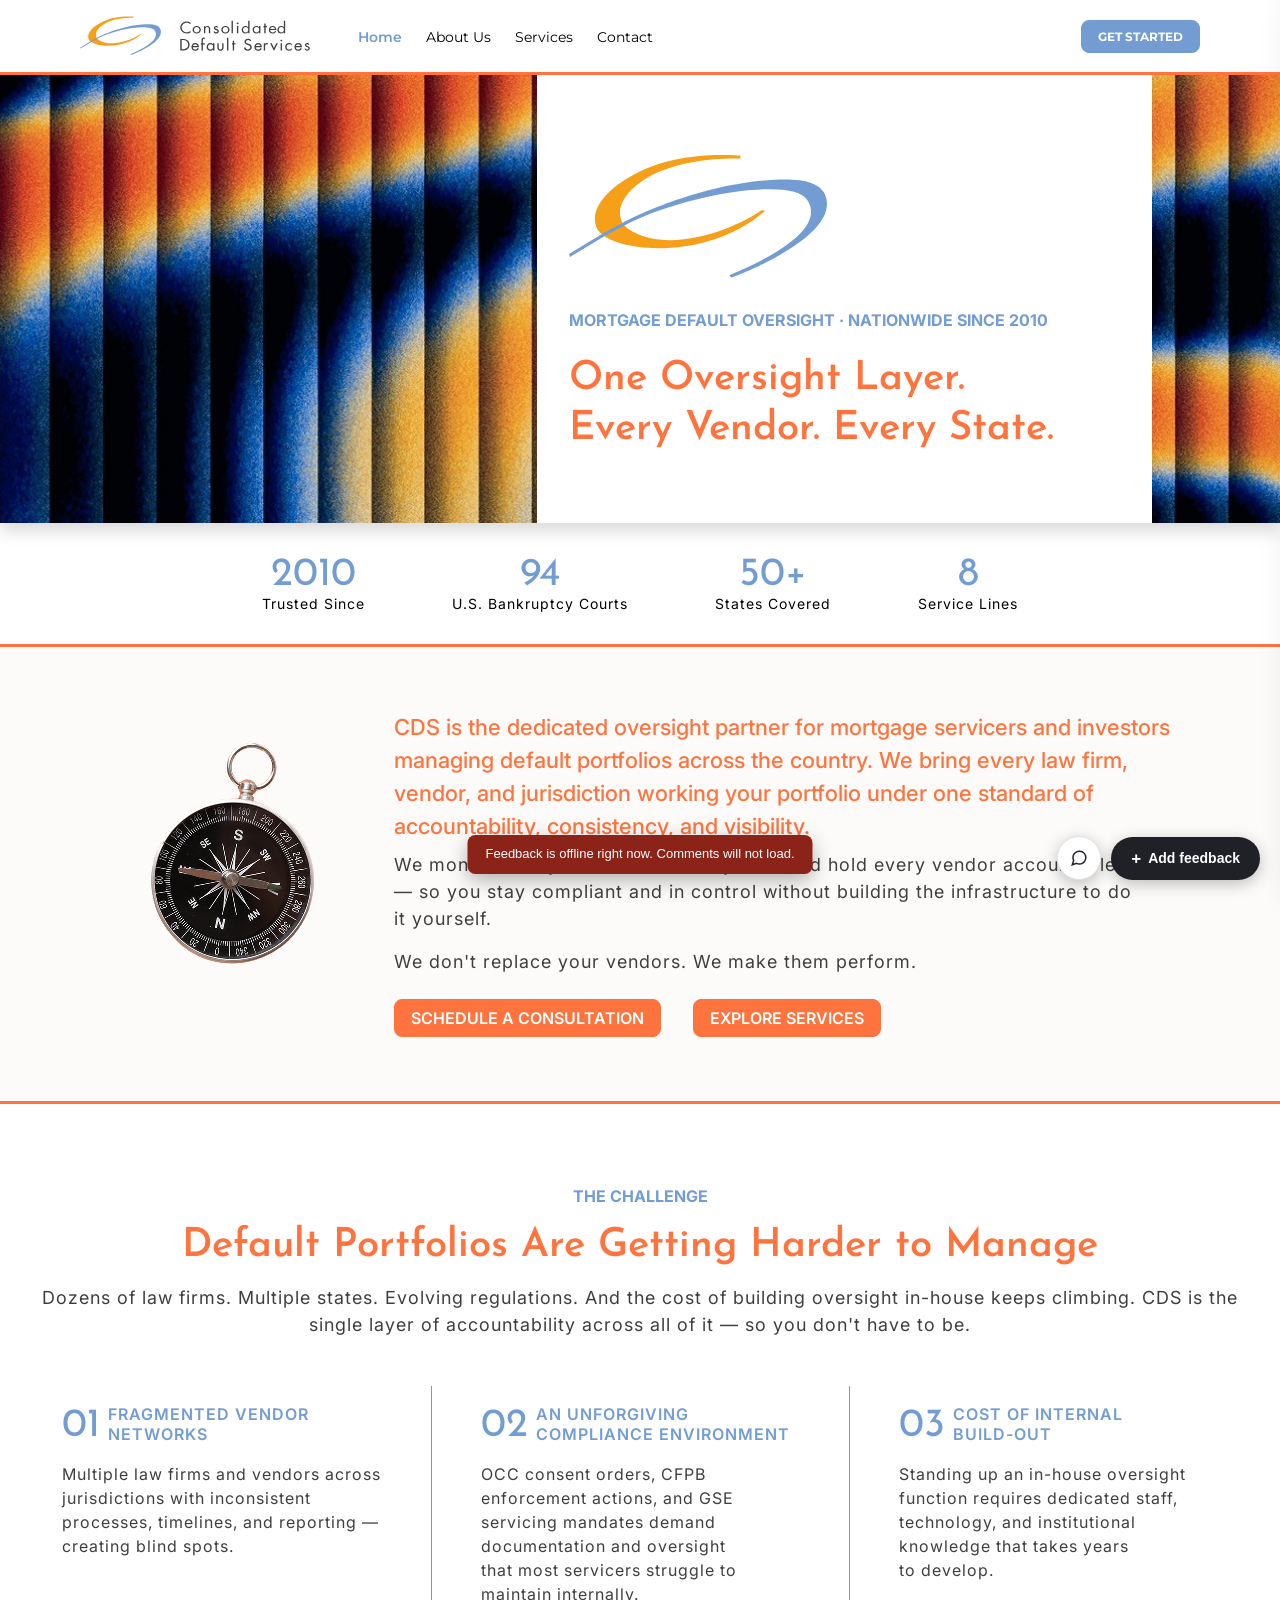
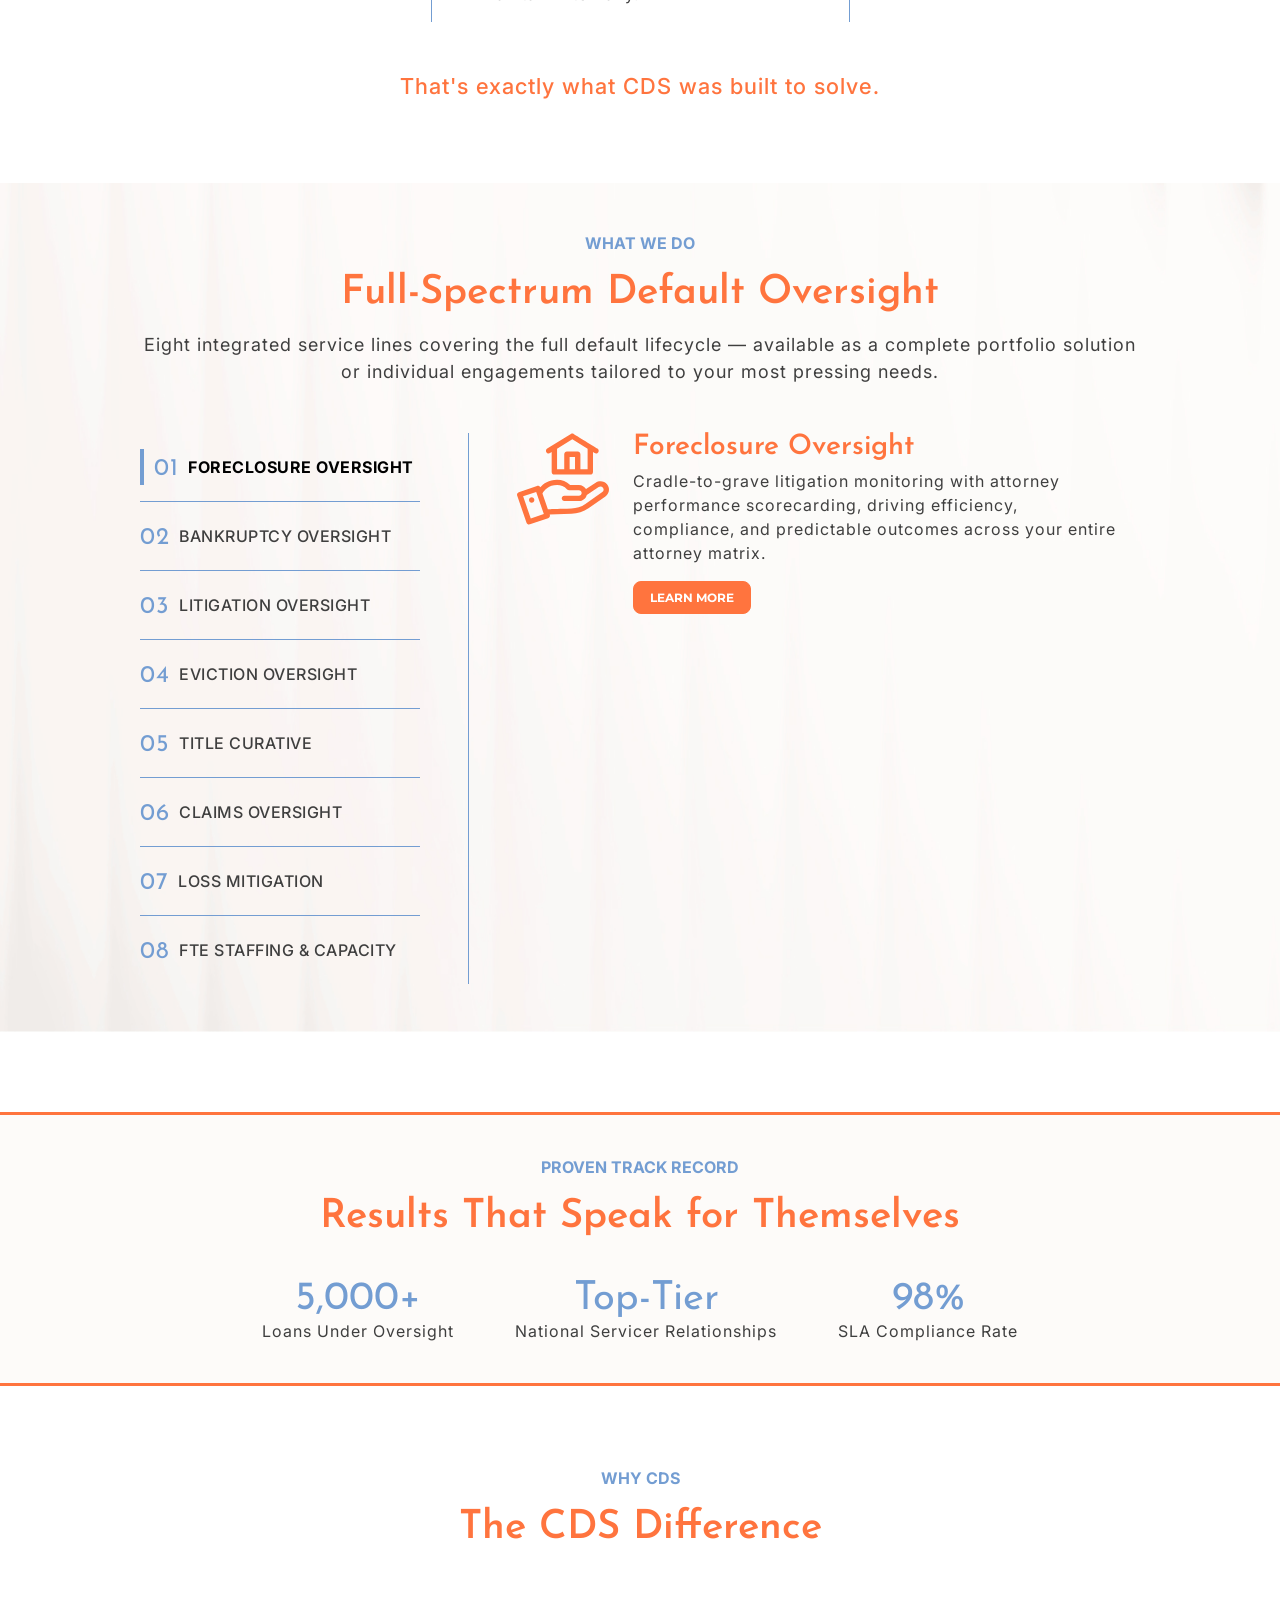
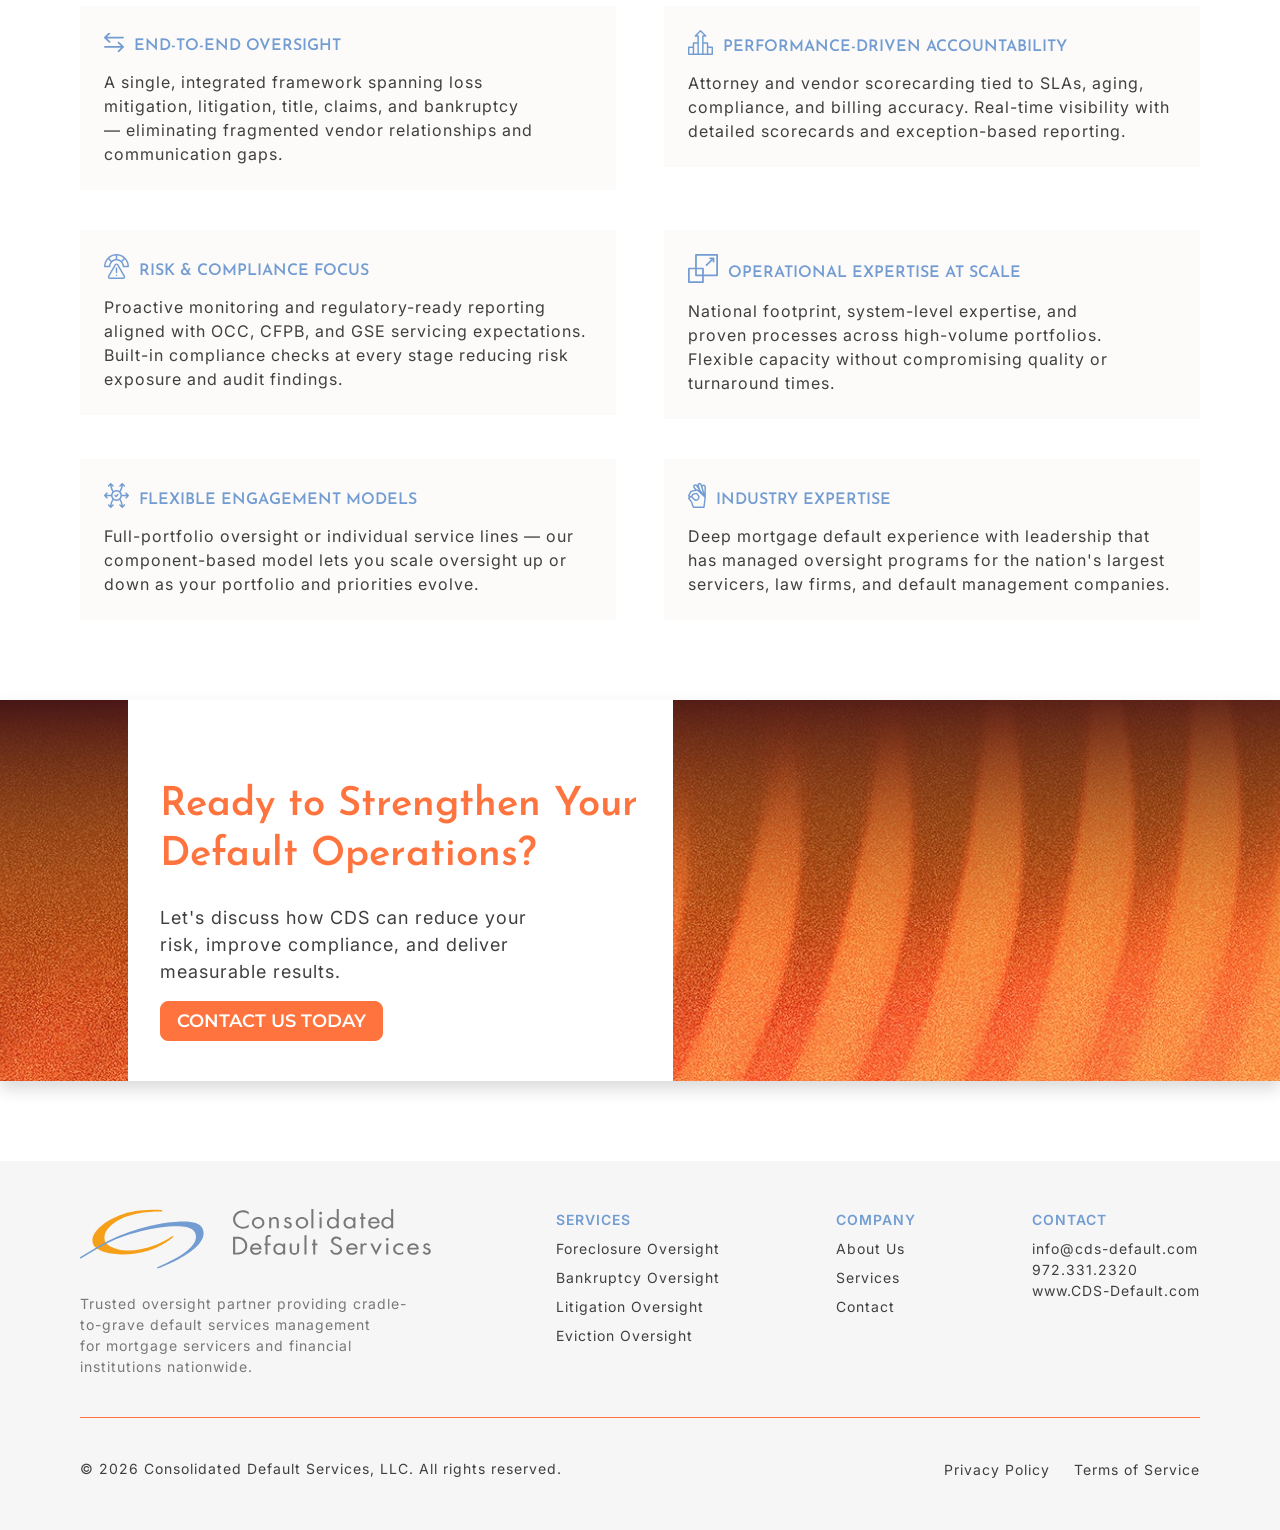
==== index.html @ d0858b81 "feat: add client feedback widget for staging review Adds the Propagate wireframe feedback widget (cl" ====
<!doctype html>
<html lang="en">
	<head>
		<meta charset="UTF-8" />
		<meta name="viewport" content="width=device-width, initial-scale=1" />
		<meta name="robots" content="noindex, nofollow" />
		<link rel="icon" type="image/png" href="images/favicon/favicon-96x96.png" sizes="96x96" />
		<link rel="icon" type="image/svg+xml" href="images/favicon/favicon.svg" />
		<link rel="shortcut icon" href="images/favicon/favicon.ico" />
		<link rel="apple-touch-icon" sizes="180x180" href="images/favicon/apple-touch-icon.png" />
		<meta name="apple-mobile-web-app-title" content="CDS" />
		<link rel="manifest" href="images/favicon/site.webmanifest" />
		<title>Home | Consolidated Default Services, LLC</title>
		<link rel="preconnect" href="https://fonts.googleapis.com" />
		<link rel="preconnect" href="https://fonts.gstatic.com" crossorigin="crossorigin" />
		<link rel="stylesheet" href="https://fonts.googleapis.com/css2?family=Inter:ital,opsz,wght@0,14..32,100..900;1,14..32,100..900&family=Josefin+Sans:ital,wght@0,100..700;1,100..700&family=Montserrat:ital,wght@0,100..900;1,100..900&display=swap" />
		<link rel="stylesheet" href="https://cdn.jsdelivr.net/npm/bootstrap-icons@1.13.1/font/bootstrap-icons.min.css" />
		<link rel="stylesheet" href="https://cdn.jsdelivr.net/npm/bootstrap@5.3.8/dist/css/bootstrap.min.css" integrity="sha384-sRIl4kxILFvY47J16cr9ZwB07vP4J8+LH7qKQnuqkuIAvNWLzeN8tE5YBujZqJLB" crossorigin="anonymous" />
		<link rel="stylesheet" href="css/app.min.css" />
		<link rel="stylesheet" href="feedback/feedback.css" />
	</head>
	<body>
		<header class="header" id="header">
			<div class="container-fluid wide site_header d-flex align-items-start align-items-lg-center">
				<div class="brand me-lg-5">
					<a href="index.html" aria-label="Home"><img src="images/logo.svg" alt="" height="40" width="230" loading="lazy" /></a>
				</div>
				<nav class="nav_site d-none d-lg-flex align-items-center" id="siteNav" aria-label="Navigation" role="navigation">
					<a class="cta brand ms-lg-auto d-lg-none" href="contact.html">GET STARTED</a>
					<ul class="nav">
						<li><a class="active" href="/">Home</a></li>
						<li><a href="about-us.html">About Us</a></li>
						<li><a href="services.html">Services</a></li>
						<li><a href="contact.html">Contact</a></li>
					</ul>
				</nav>
				<a class="cta brand ms-lg-auto d-none d-lg-block" href="contact.html">GET STARTED</a>
				<div class="call_nav align-items-center d-flex flex-column d-lg-none justify-content-center ms-auto" id="navCall" role="button" tabindex="0" aria-label="Toggle Navigation"><span class="line"></span><span class="line"></span><span class="line"></span></div>
			</div>
		</header>
		<main id="main">
			<section class="hero shadow hero--home">
				<div class="hero__bg-img"><img class="w-100" src="images/hero-home.jpg" alt="" loading="lazy" /></div>
				<div class="hero__container fade-in d-flex justify-content-md-end">
					<div class="hero__wrap">
						<div class="logo"><img src="images/logo-art.svg" alt="" height="123" width="258" loading="lazy" /></div>
						<div class="copy">
							<h1 class="text-uppercase mb-4">Mortgage Default Oversight · Nationwide Since 2010</h1>
							<h2 class="mb-0">
								One Oversight Layer.<br />
								Every Vendor. Every State.
							</h2>
						</div>
					</div>
				</div>
			</section>
			<section class="cds-meta fade-in">
				<div class="container" style="max-width: 780px">
					<div class="row text-center justify-content-between">
						<div class="col-6 col-lg-auto my-3 my-lg-0">
							<h2 class="mb-0">2010</h2>
							<p>Trusted Since</p>
						</div>
						<div class="col-6 col-lg-auto my-3 my-lg-0">
							<h2 class="mb-0">94</h2>
							<p>U.S. Bankruptcy Courts</p>
						</div>
						<div class="col-6 col-lg-auto my-3 my-lg-0">
							<h2 class="mb-0">50+</h2>
							<p>States Covered</p>
						</div>
						<div class="col-6 col-lg-auto my-3 my-lg-0">
							<h2 class="mb-0">8</h2>
							<p>Service Lines</p>
						</div>
					</div>
				</div>
			</section>
			<section class="sec img-copy fade-in">
				<div class="container" style="max-width: 1100px">
					<div class="row">
						<div class="col-md-auto text-center"><img class="img-fluid" src="images/compass-pic.png" alt="" loading="lazy" /></div>
						<div class="col-md">
							<h2 class="h3">CDS is the dedicated oversight partner for mortgage servicers and investors managing default portfolios across the country. We bring every law firm, vendor, and jurisdiction working your portfolio under one standard of accountability, consistency, and visibility.</h2>
							<p>We monitor every file, enforce every SLA, and hold every vendor accountable — so you stay compliant and in control without building the infrastructure to do it yourself.</p>
							<p>We don't replace your vendors. We make them perform.</p>
							<div class="cta-row d-flex flex-column flex-md-row mt-md-4 gap-4 gap-lg-0"><a class="cta orange justify-content-center" href="contact.html">schedule a consultation</a><a class="cta orange justify-content-center" href="services.html">explore services</a></div>
						</div>
					</div>
				</div>
			</section>
			<section class="sec-my challenges fade-in">
				<div class="container container1280">
					<div class="heading text-center">
						<h2 class="text-uppercase">The Challenge</h2>
						<h3 class="h2">Default Portfolios Are Getting Harder to Manage</h3>
						<p>Dozens of law firms. Multiple states. Evolving regulations. And the cost of building oversight in-house keeps climbing. CDS is the single layer of accountability across all of it — so you don't have to be.</p>
					</div>
					<div class="row mt-5">
						<div class="col-lg-4 bod-start">
							<div class="box mx-auto">
								<div class="head d-flex align-items-center mb-3">
									<div class="h2 num mb-0 me-2 pt-1">01</div>
									<h2 class="text-uppercase mb-0">Fragmented Vendor Networks</h2>
								</div>
								<div class="text">
									<p>Multiple law firms and vendors across jurisdictions with inconsistent processes, timelines, and reporting — creating blind spots.</p>
								</div>
							</div>
						</div>
						<div class="col-lg-4 bod-start">
							<div class="box mx-auto">
								<div class="head d-flex align-items-center mb-3">
									<div class="h2 num mb-0 me-2 pt-1">02</div>
									<h2 class="text-uppercase mb-0">An Unforgiving Compliance Environment</h2>
								</div>
								<div class="text">
									<p>OCC consent orders, CFPB enforcement actions, and GSE servicing mandates demand documentation and oversight that most servicers struggle to maintain internally.</p>
								</div>
							</div>
						</div>
						<div class="col-lg-4 bod-start">
							<div class="box mx-auto">
								<div class="head d-flex align-items-center mb-3">
									<div class="h2 num mb-0 me-2 pt-1">03</div>
									<h2 class="text-uppercase mb-0">Cost of Internal Build-Out</h2>
								</div>
								<div class="text">
									<p>Standing up an in-house oversight function requires dedicated staff, technology, and institutional knowledge that takes years to develop.</p>
								</div>
							</div>
						</div>
					</div>
					<div class="note text-center mt-5">
						<p>That's exactly what CDS was built to solve.</p>
					</div>
				</div>
			</section>
			<section class="sec-my what-we-do fade-in">
				<div class="img-bg"><img src="images/what-we-do-bg.jpg" alt="" loading="lazy" /></div>
				<div class="container container1040">
					<div class="heading text-center">
						<h2 class="text-uppercase">What we do</h2>
						<h3 class="h2">Full-Spectrum Default Oversight</h3>
						<p>Eight integrated service lines covering the full default lifecycle — available as a complete portfolio solution or individual engagements tailored to your most pressing needs.</p>
					</div>
					<div class="services row mt-5" id="whatWeDo">
						<div class="col-lg-4 d-none d-lg-block bod-end pe-5">
							<div class="d-flex flex-column list-do">
								<span class="service-name py-3 active" data-service="foreclosure-oversight">
									<div class="inner d-flex align-items-center py-1"><span class="num pt-1">01</span><span class="name text-uppercase">Foreclosure Oversight</span></div></span
								><span class="service-name py-3" data-service="bankruptcy-oversight">
									<div class="inner d-flex align-items-center py-1"><span class="num pt-1">02</span><span class="name text-uppercase">Bankruptcy Oversight</span></div></span
								><span class="service-name py-3" data-service="litigation-oversight">
									<div class="inner d-flex align-items-center py-1"><span class="num pt-1">03</span><span class="name text-uppercase">Litigation Oversight</span></div></span
								><span class="service-name py-3" data-service="eviction-oversight">
									<div class="inner d-flex align-items-center py-1"><span class="num pt-1">04</span><span class="name text-uppercase">Eviction Oversight</span></div></span
								><span class="service-name py-3" data-service="title-curative">
									<div class="inner d-flex align-items-center py-1"><span class="num pt-1">05</span><span class="name text-uppercase">Title Curative</span></div></span
								><span class="service-name py-3" data-service="claims-oversight">
									<div class="inner d-flex align-items-center py-1"><span class="num pt-1">06</span><span class="name text-uppercase">Claims Oversight</span></div></span
								><span class="service-name py-3" data-service="loss-mitigation">
									<div class="inner d-flex align-items-center py-1"><span class="num pt-1">07</span><span class="name text-uppercase">Loss Mitigation</span></div></span
								><span class="service-name py-3" data-service="fte-staffing-and-capacity">
									<div class="inner d-flex align-items-center py-1"><span class="num pt-1">08</span><span class="name text-uppercase">FTE Staffing &amp; Capacity</span></div></span
								>
							</div>
						</div>
						<div class="col-lg ps-lg-5">
							<div class="service-wrap active" data-service="foreclosure-oversight">
								<div class="service-name d-flex align-items-center d-lg-none">
									<span class="num pt-1">01</span><span class="name text-uppercase">Foreclosure Oversight</span><span class="ms-auto service-chevron"><i class="bi bi-chevron-down"></i></span>
								</div>
								<div class="service-text d-flex flex-lg-row flex-column">
									<div class="icon d-flex align-items-center justify-content-center me-4 mt-4 mt-lg-0"><img src="images/icon-foreclosure-oversight.svg" alt="" loading="lazy" /></div>
									<div class="copy mt-4 mt-lg-0">
										<div class="d-none d-lg-block">
											<h2>Foreclosure Oversight</h2>
										</div>
										<p>Cradle-to-grave litigation monitoring with attorney performance scorecarding, driving efficiency, compliance, and predictable outcomes across your entire attorney matrix.</p>
										<a class="cta orange" href="services.html#foreclosure-oversight">Learn More</a>
									</div>
								</div>
							</div>
							<div class="service-wrap" data-service="bankruptcy-oversight">
								<div class="service-name d-flex align-items-center d-lg-none">
									<span class="num pt-1">02</span><span class="name text-uppercase">Bankruptcy Oversight</span><span class="ms-auto service-chevron"><i class="bi bi-chevron-down"></i></span>
								</div>
								<div class="service-text d-flex flex-lg-row flex-column">
									<div class="icon d-flex align-items-center justify-content-center me-4 mt-4 mt-lg-0"><img src="images/icon-bankruptcy-oversight.svg" alt="" loading="lazy" /></div>
									<div class="copy mt-4 mt-lg-0">
										<div class="d-none d-lg-block">
											<h2>Bankruptcy Oversight</h2>
										</div>
										<p>A seamless national solution across all 94 U.S. Bankruptcy Courts, managed by experienced attorneys and paralegals from initiation through resolution.</p>
										<a class="cta orange" href="services.html#bankruptcy-oversight">Learn More</a>
									</div>
								</div>
							</div>
							<div class="service-wrap" data-service="litigation-oversight">
								<div class="service-name d-flex align-items-center d-lg-none">
									<span class="num pt-1">03</span><span class="name text-uppercase">Litigation Oversight</span><span class="ms-auto service-chevron"><i class="bi bi-chevron-down"></i></span>
								</div>
								<div class="service-text d-flex flex-lg-row flex-column">
									<div class="icon d-flex align-items-center justify-content-center me-4 mt-4 mt-lg-0"><img src="images/icon-litigation-oversight.svg" alt="" loading="lazy" /></div>
									<div class="copy mt-4 mt-lg-0">
										<div class="d-none d-lg-block">
											<h2>Litigation Oversight</h2>
										</div>
										<p>Management and tracking of contested litigation matters with milestone monitoring, discovery oversight, and vendor accountability.</p>
										<a class="cta orange" href="services.html#litigation-oversight">Learn More</a>
									</div>
								</div>
							</div>
							<div class="service-wrap" data-service="eviction-oversight">
								<div class="service-name d-flex align-items-center d-lg-none">
									<span class="num pt-1">04</span><span class="name text-uppercase">Eviction Oversight</span><span class="ms-auto service-chevron"><i class="bi bi-chevron-down"></i></span>
								</div>
								<div class="service-text d-flex flex-lg-row flex-column">
									<div class="icon d-flex align-items-center justify-content-center me-4 mt-4 mt-lg-0"><img src="images/icon-eviction-oversight.svg" alt="" loading="lazy" /></div>
									<div class="copy mt-4 mt-lg-0">
										<div class="d-none d-lg-block">
											<h2>Eviction Oversight</h2>
										</div>
										<p>Coordination of post-foreclosure eviction proceedings to ensure timely property possession and compliance.</p>
										<a class="cta orange" href="services.html#eviction-oversight">Learn More</a>
									</div>
								</div>
							</div>
							<div class="service-wrap" data-service="title-curative">
								<div class="service-name d-flex align-items-center d-lg-none">
									<span class="num pt-1">05</span><span class="name text-uppercase">Title Curative</span><span class="ms-auto service-chevron"><i class="bi bi-chevron-down"></i></span>
								</div>
								<div class="service-text d-flex flex-lg-row flex-column">
									<div class="icon d-flex align-items-center justify-content-center me-4 mt-4 mt-lg-0"><img src="images/icon-title-curative.svg" alt="" loading="lazy" /></div>
									<div class="copy mt-4 mt-lg-0">
										<div class="d-none d-lg-block">
											<h2>Title Curative</h2>
										</div>
										<p>Cradle-to-grave monitoring of title issues — from senior lien clearance and legal description defects to title claims — managing each from identification through resolution.</p>
										<a class="cta orange" href="services.html#title-curative">Learn More</a>
									</div>
								</div>
							</div>
							<div class="service-wrap" data-service="claims-oversight">
								<div class="service-name d-flex align-items-center d-lg-none">
									<span class="num pt-1">06</span><span class="name text-uppercase">Claims Oversight</span><span class="ms-auto service-chevron"><i class="bi bi-chevron-down"></i></span>
								</div>
								<div class="service-text d-flex flex-lg-row flex-column">
									<div class="icon d-flex align-items-center justify-content-center me-4 mt-4 mt-lg-0"><img src="images/icon-claims-oversight.svg" alt="" loading="lazy" /></div>
									<div class="copy mt-4 mt-lg-0">
										<div class="d-none d-lg-block">
											<h2>Claims Oversight</h2>
										</div>
										<p>End-to-end visibility and control across the claims lifecycle, covering FHA, FNMA, FHLMC, MI, VA, USDA, and eviction-related claims.</p>
										<a class="cta orange" href="services.html#claims-oversight">Learn More</a>
									</div>
								</div>
							</div>
							<div class="service-wrap" data-service="loss-mitigation">
								<div class="service-name d-flex align-items-center d-lg-none">
									<span class="num pt-1">07</span><span class="name text-uppercase">Loss Mitigation</span><span class="ms-auto service-chevron"><i class="bi bi-chevron-down"></i></span>
								</div>
								<div class="service-text d-flex flex-lg-row flex-column">
									<div class="icon d-flex align-items-center justify-content-center me-4 mt-4 mt-lg-0"><img src="images/icon-loss-mitigation.svg" alt="" loading="lazy" /></div>
									<div class="copy mt-4 mt-lg-0">
										<div class="d-none d-lg-block">
											<h2>Loss Mitigation</h2>
										</div>
										<p>Oversight of borrower-retention and resolution-driven strategies including short sales, deeds in lieu, and cash-for-keys programs.</p>
										<a class="cta orange" href="services.html#loss-mitigation">Learn More</a>
									</div>
								</div>
							</div>
							<div class="service-wrap" data-service="fte-staffing-and-capacity">
								<div class="service-name d-flex align-items-center d-lg-none">
									<span class="num pt-1">08</span><span class="name text-uppercase">FTE Staffing &amp; Capacity</span><span class="ms-auto service-chevron"><i class="bi bi-chevron-down"></i></span>
								</div>
								<div class="service-text d-flex flex-lg-row flex-column">
									<div class="icon d-flex align-items-center justify-content-center me-4 mt-4 mt-lg-0"><img src="images/icon-fte-staffing-and-capacity.svg" alt="" loading="lazy" /></div>
									<div class="copy mt-4 mt-lg-0">
										<div class="d-none d-lg-block">
											<h2>FTE Staffing &amp; Capacity</h2>
										</div>
										<p>Data-driven staffing analysis to establish baseline requirements, balance workloads, and optimize organizational structures for oversight engagements.</p>
										<a class="cta orange" href="services.html#fte-staffing-capacity-management">Learn More</a>
									</div>
								</div>
							</div>
						</div>
					</div>
				</div>
			</section>
			<section class="track-records fade-in">
				<div class="container" style="max-width: 780px">
					<div class="heading text-center">
						<h2 class="text-uppercase">proven track record</h2>
						<h3 class="h2">Results That Speak for Themselves</h3>
					</div>
					<div class="row text-center justify-content-between">
						<div class="col-md-auto mt-4">
							<h2 class="mb-0">5,000+</h2>
							<p>Loans Under Oversight</p>
						</div>
						<div class="col-md-auto mt-4">
							<h2 class="mb-0">Top-Tier</h2>
							<p>National Servicer Relationships</p>
						</div>
						<div class="col-md-auto mt-4">
							<h2 class="mb-0">98%</h2>
							<p>SLA Compliance Rate</p>
						</div>
					</div>
				</div>
			</section>
			<section class="sec-my why-cds fade-in">
				<div class="container-fluid wide">
					<div class="heading text-center">
						<h2 class="text-uppercase">why cds</h2>
						<h3 class="h2">The CDS Difference</h3>
					</div>
					<div class="row gx-lg-5">
						<div class="col-md-6 mt-40">
							<div class="box p-4">
								<div class="head d-flex align-items-center mb-3">
									<span class="icon"><img src="images/icon-end-to-end-oversight.svg" alt="" loading="lazy" /></span>
									<h2 class="text-uppercase pt-2 mb-0">End-to-End Oversight</h2>
								</div>
								<p>A single, integrated framework spanning loss mitigation, litigation, title, claims, and bankruptcy — eliminating fragmented vendor relationships and communication gaps.</p>
							</div>
						</div>
						<div class="col-md-6 mt-40">
							<div class="box p-4">
								<div class="head d-flex align-items-center mb-3">
									<span class="icon"><img src="images/icon-performance-driven-accountability.svg" alt="" loading="lazy" /></span>
									<h2 class="text-uppercase pt-2 mb-0">Performance-Driven Accountability</h2>
								</div>
								<p>Attorney and vendor scorecarding tied to SLAs, aging, compliance, and billing accuracy. Real-time visibility with detailed scorecards and exception-based reporting.</p>
							</div>
						</div>
						<div class="col-md-6 mt-40">
							<div class="box p-4">
								<div class="head d-flex align-items-center mb-3">
									<span class="icon"><img src="images/icon-risk-and-compliance-focus.svg" alt="" loading="lazy" /></span>
									<h2 class="text-uppercase pt-2 mb-0">Risk &amp; Compliance Focus</h2>
								</div>
								<p>Proactive monitoring and regulatory-ready reporting aligned with OCC, CFPB, and GSE servicing expectations. Built-in compliance checks at every stage reducing risk exposure and audit findings.</p>
							</div>
						</div>
						<div class="col-md-6 mt-40">
							<div class="box p-4">
								<div class="head d-flex align-items-center mb-3">
									<span class="icon"><img src="images/icon-operational-expertise-at-scale.svg" alt="" loading="lazy" /></span>
									<h2 class="text-uppercase pt-2 mb-0">Operational Expertise at Scale</h2>
								</div>
								<p>National footprint, system-level expertise, and proven processes across high-volume portfolios. Flexible capacity without compromising quality or turnaround times.</p>
							</div>
						</div>
						<div class="col-md-6 mt-40">
							<div class="box p-4">
								<div class="head d-flex align-items-center mb-3">
									<span class="icon"><img src="images/icon-flexible-engagement-models.svg" alt="" loading="lazy" /></span>
									<h2 class="text-uppercase pt-2 mb-0">Flexible Engagement Models</h2>
								</div>
								<p>Full-portfolio oversight or individual service lines — our component-based model lets you scale oversight up or down as your portfolio and priorities evolve.</p>
							</div>
						</div>
						<div class="col-md-6 mt-40">
							<div class="box p-4">
								<div class="head d-flex align-items-center mb-3">
									<span class="icon"><img src="images/icon-industry-expertise.svg" alt="" loading="lazy" /></span>
									<h2 class="text-uppercase pt-2 mb-0">Industry Expertise</h2>
								</div>
								<p>Deep mortgage default experience with leadership that has managed oversight programs for the nation's largest servicers, law firms, and default management companies.</p>
							</div>
						</div>
					</div>
				</div>
			</section>
			<section class="sec-my hording shadow fade-in">
				<div class="hording__bg-img"><img class="w-100" src="images/hording-home.jpg" alt="" loading="lazy" /></div>
				<div class="hording__container">
					<div class="hording__wrap">
						<h2 class="mb-4">Ready to Strengthen Your Default Operations?</h2>
						<p>Let's discuss how CDS can reduce your risk, improve compliance, and deliver measurable results.</p>
						<a class="cta orange" href="contact.html">CONTACT US TODAY</a>
					</div>
				</div>
			</section>
		</main>
		<footer class="footer">
			<div class="container-fluid wide">
				<div class="row justify-content-between">
					<div class="col-lg-auto mb-5 mb-lg-4">
						<div class="meta-footer">
							<div class="logo mb-4"><img class="img-fluid" src="images/logo-footer.svg" alt="" loading="lazy" /></div>
							<div class="meta">
								<p>Trusted oversight partner providing cradle-to-grave default services management for mortgage servicers and financial institutions nationwide.</p>
							</div>
						</div>
					</div>
					<div class="col-md-4 col-lg-auto mb-5 mb-md-4">
						<div class="links">
							<h2 class="text-uppercase mb-0">Services</h2>
							<ul class="link nav flex-column">
								<li><a href="#">Foreclosure Oversight</a></li>
								<li><a href="#">Bankruptcy Oversight</a></li>
								<li><a href="#">Litigation Oversight</a></li>
								<li><a href="#">Eviction Oversight</a></li>
							</ul>
						</div>
					</div>
					<div class="col-md-4 col-lg-auto mb-5 mb-md-4">
						<div class="links">
							<h2 class="text-uppercase mb-0">company</h2>
							<ul class="link nav flex-column">
								<li><a href="#">About Us</a></li>
								<li><a href="#">Services</a></li>
								<li><a href="#">Contact</a></li>
							</ul>
						</div>
					</div>
					<div class="col-md-auto mb-4">
						<div class="links">
							<h2 class="text-uppercase mb-0">contact</h2>
							<p>
								<a href="mailto:info@cds-default.com">info@cds-default.com</a><br />
								<a href="tel:972.331.2320">972.331.2320</a><br />
								<a href="https://www.CDS-Default.com" target="_blank">www.CDS-Default.com</a>
							</p>
						</div>
					</div>
				</div>
				<hr />
				<div class="row justify-content-md-center justify-content-lg-between text-center text-lg-start py-4">
					<div class="col-md-auto">
						<p>© 2026 Consolidated Default Services, LLC. All rights reserved.</p>
					</div>
					<div class="col-md-auto link-terms mt-4 mt-lg-0"><a href="#">Privacy Policy</a><a href="#">Terms of Service</a></div>
				</div>
			</div>
		</footer>
		<div class="scroll-top d-none d-lg-block" role="button" tabindex="0" aria-label="Scroll to top">
			<svg class="progress-circle svg-content" width="100%" height="100%" viewBox="-1 -1 102 102">
				<path class="path" d="M50,1 a49,49 0 0,1 0,98 a49,49 0 0,1 0,-98"></path>
			</svg>
			<div class="icon">
				<svg class="bi bi-arrow-up" xmlns="http://www.w3.org/2000/svg" width="16" height="16" fill="currentColor" viewBox="0 0 16 16">
					<path fill-rule="evenodd" d="M8 12a.5.5 0 0 0 .5-.5V5.707l2.146 2.147a.5.5 0 0 0 .708-.708l-3-3a.5.5 0 0 0-.708 0l-3 3a.5.5 0 1 0 .708.708L7.5 5.707V11.5a.5.5 0 0 0 .5.5"></path>
				</svg>
			</div>
		</div>
		<script src="js/app.js"></script>
		<script src="js/navToggle.js"></script>
		<script src="js/scrollTop.js"></script>
		<script src="feedback/feedback.js"></script>
		<script src="js/serviceToggle.js"></script>
	</body>
</html>
---- css/app.min.css ----
a,.cta{-webkit-transition:all .3s ease;transition:all .3s ease}.sec{padding-block:3rem}@media(min-width: 768px){.sec{padding-block:5rem}}@media(min-width: 1650px){.sec{padding-block:8rem}}.sec-my{margin-block:3rem}@media(min-width: 768px){.sec-my{margin-block:5rem}}@media(min-width: 1650px){.sec-my{margin-block:8rem}}.heading h2{color:#739dd2;font:700 16px/1.5 "Inter",sans-serif}.heading h3{color:#ff743e;font-weight:600;line-height:1.25}@media(min-width: 768px){.heading h3{line-height:1.5}}.heading p{color:#3f3f3f;font-size:18px}@media(min-width: 768px){.h-md-100{height:100%}}.cta{font:700 14px "Montserrat",sans-serif}.cta:hover{-webkit-transform:scale(1.03);transform:scale(1.03)}@media(min-width: 992px){.cta{font-size:12px}}@media(min-width: 1650px){.cta{font-size:14px}}.cta.brand{background:#739dd2;border:1px solid #739dd2;color:#fff !important}.cta.brand:hover{background:#fff;border:1px solid #739dd2;color:#739dd2 !important}.cta.orange{background:#ff743e;border:1px solid #ff743e;color:#fff !important}.cta.orange:hover{background:#fff;border:1px solid #ff743e;color:#ff743e !important}@media(max-width: 1199px){.container{max-width:100%}}@media(min-width: 1650px){.container{max-width:1520px}}@media(min-width: 992px){.container-fluid.wide{padding-inline:5rem}}.container1280{max-width:1024px}@media(min-width: 1200px){.container1280{max-width:1254px}}@media(min-width: 1200px){.container1040{max-width:1024px}}@media(max-width: 767px){.img-neg-mob{margin-left:-1.5rem;margin-right:-1.5rem}}.video-wrap{max-width:100%;position:relative}.video-wrap .holder{opacity:0;pointer-events:none;-webkit-user-select:none;-moz-user-select:none;-ms-user-select:none;user-select:none;visibility:hidden}.video-wrap iframe{height:100%;inset:0;position:absolute;width:100%}.g-map{position:relative}.g-map::before{content:"";display:block;padding-top:60%;pointer-events:none;-webkit-user-select:none;-moz-user-select:none;-ms-user-select:none;user-select:none}.g-map img{height:100%;-o-object-fit:cover;object-fit:cover;width:100%;left:0;position:absolute;top:0}.g-map iframe{height:100%;inset:0;position:absolute;width:100%}.header{border-bottom:3px solid #ff743e;position:relative;z-index:1000}.header .wide{padding-block:1rem}.header .nav_site .anchor{cursor:pointer}.header .nav_site .anchor+.icon{cursor:pointer}.header .nav_site a,.header .nav_site .anchor{letter-spacing:normal;color:#000;font:14px "Montserrat",sans-serif}.header .nav_site a.active,.header .nav_site a:hover,.header .nav_site .anchor.active,.header .nav_site .anchor:hover{color:#739dd2}.header .nav_site a.active,.header .nav_site .anchor.active{font-weight:600}@media(max-width: 991px){.header .nav_site li{border-top:1px solid #ff743e;padding-block:.5rem}}@media(min-width: 992px){.header .nav_site li+li{margin-left:1.5rem}}.header .nav_site a{text-decoration:none}@media(max-width: 991px){.header .nav_site.mob-nav{background:#fff;border-block:3px solid #ff743e;padding-top:1rem}.header .nav_site.mob-nav .nav{margin-top:1rem}}.header .call_nav{position:absolute;right:1.5rem;top:50%;-webkit-transform:translateY(-50%);transform:translateY(-50%)}.header .call_nav .line{background:#ff743e;height:2px;width:18px}.header .call_nav .line+.line{margin-top:3px}.header .call_nav.is-active{-webkit-transform:translateX(5px) translateY(-3px);transform:translateX(5px) translateY(-3px);-webkit-transform-origin:top;transform-origin:top}.header .call_nav.is-active .line:nth-of-type(1){-webkit-transform:rotate(45deg) translateY(4px);transform:rotate(45deg) translateY(4px)}.header .call_nav.is-active .line:nth-of-type(2){display:none}.header .call_nav.is-active .line:nth-of-type(3){-webkit-transform:rotate(135deg) translateY(4px);transform:rotate(135deg) translateY(4px)}@media(min-width: 768px){.hero:not(.hero--has-note){padding-inline:8rem}}@media(min-width: 768px){.hero{isolation:isolate;position:relative}.hero__banner{padding-inline:8rem}.hero__bg-img{height:100%;inset:0;position:absolute;width:100%;z-index:-1}.hero__bg-img img{height:100%;-o-object-fit:cover;object-fit:cover}.hero--home .hero__wrap{max-width:615px;min-height:448px}}.hero__wrap{background:#fff;max-width:565px;padding:3rem 1rem 2rem;width:100%}@media(min-width: 768px){.hero__wrap{padding:5rem 2rem 2.5rem}}.hero__note .icon{background:#d9d9d9;-webkit-box-flex:0;-ms-flex:0 0 32px;flex:0 0 32px;height:32px;width:32px}.hero__note strong{color:#ff743e}.hero .logo{margin-bottom:2rem}@media(max-width: 767px){.hero .logo img{height:auto;width:160px}}.hero h1{color:#739dd2;font:700 16px "Inter",sans-serif}.hero h2{color:#ff743e;font-weight:600;line-height:1.25}.cds-meta{border-bottom:3px solid #ff743e;padding-block:2rem}.cds-meta h2{color:#739dd2}.cds-meta p{color:#000;font:14px "Inter",sans-serif}.cds-meta+.img-copy{border-bottom:3px solid #ff743e}@media(min-width: 768px){.cds-meta+.img-copy{padding-block:4rem}}.img-copy{background:#fdfbf9}.img-copy h2{color:#ff743e}@media(min-width: 768px){.img-copy p{font:18px/1.5 "Inter",sans-serif}}.img-copy .cta{font:600 16px "Inter",sans-serif}@media(min-width: 992px){.img-copy .cta+.cta{margin-left:2rem}}.challenges .box{padding-block:1.5rem}@media(min-width: 992px){.challenges .box{max-width:360px;padding:1rem 1.25rem}}.challenges .box h2{color:#739dd2;font:600 16px "Inter",sans-serif;letter-spacing:1px}.challenges .box .num{color:#739dd2}.challenges .note p{color:#ff743e;font-size:22px;font-weight:500}@media(max-width: 991px){.challenges .bod-start{border-top:1px solid #739dd2}.challenges .bod-start:last-child{border-bottom:1px solid #739dd2}}@media(min-width: 992px){.challenges .bod-start+.bod-start{border-left:1px solid #739dd2}}.approach .box{padding-block:1.5rem}@media(min-width: 992px){.approach .box{max-width:360px;padding:1rem 1.25rem}}.approach .box h2{color:#ff743e;font:600 16px "Inter",sans-serif;letter-spacing:1px}.approach .box .num{color:#ff743e}.approach{background:#fdfbf9;border-block:3px solid #ff743e;padding-top:3rem}@media(min-width: 768px){.approach{padding-block:3rem}}@media(max-width: 991px){.approach .bod-start{border-top:1px solid #ff743e}}@media(min-width: 992px){.approach .bod-start+.bod-start{border-left:1px solid #ff743e}}.approaches{padding-block:0 3rem}@media(min-width: 768px){.approaches{padding-block:5rem}}.approaches .lifecycle-wrap{background:#ff743e;padding:3rem 1.5rem 2rem}@media(min-width: 768px){.approaches .lifecycle-wrap{max-width:265px;min-height:100%;padding:2.5rem}}.approaches .lifecycle-wrap h2{color:#fff;font:700 20px/1.5 "Inter",sans-serif;letter-spacing:1px}.approaches .lifecycle-wrap .column-text{color:#fff;font:20px/1.5 "Inter",sans-serif}.approaches .lifecycle-wrap .column-text .item{margin-top:1rem}.approaches .wrap{padding-block:3rem}@media(min-width: 768px){.approaches .wrap{padding-block:4rem}}.approaches .wrap .approach-wrap{border-block:1px solid #ff743e}.approaches .wrap .approach-wrap .approach-row h2{color:#ff743e;font-size:16px;font-weight:600}.approaches .wrap .approach-wrap .approach-row h2 .num{color:#ff743e;margin-right:.625rem}.approaches .wrap .approach-wrap .approach-row+.approach-row{border-top:1px solid #ff743e}.what-we-do{isolation:isolate;position:relative}.what-we-do .img-bg{height:100%;inset:0;position:absolute;width:100%;z-index:-1}.what-we-do .img-bg img{height:100%;-o-object-fit:cover;object-fit:cover;width:100%}.what-we-do{background:#fdfbf9;padding-block:3rem}.what-we-do .bod-end{border-right:1px solid #739dd2}.what-we-do .services .service-name .inner{cursor:pointer;letter-spacing:.5px}.what-we-do .services .service-name .inner:hover .name{color:#739dd2}.what-we-do .services .service-name .num{color:#739dd2;font:24px/1 "Josefin Sans",sans-serif;padding-right:.625rem}.what-we-do .services .service-name .name{color:#3f3f3f;font:500 16px/1 "Inter",sans-serif}.what-we-do .services .service-name.active .inner{border-left:4px solid #739dd2}.what-we-do .services .service-name.active .inner .num{padding-left:.625rem}.what-we-do .services .service-name.active .inner .name{color:#000;font-weight:700}.what-we-do .services .service-name .service-chevron{color:#ff743e;-webkit-transition:-webkit-transform .3s ease;transition:-webkit-transform .3s ease;transition:transform .3s ease;transition:transform .3s ease, -webkit-transform .3s ease}.what-we-do .services .service-name+.service-name{border-top:1px solid #739dd2}@media(max-width: 991px){.what-we-do .services .service-wrap{border-bottom:1px solid #739dd2;padding-block:1.25rem}.what-we-do .services .service-wrap:first-child{border-top:1px solid #739dd2}}@media(min-width: 992px){.what-we-do .services .service-wrap{display:none}}@media(max-width: 991px){.what-we-do .services .service-wrap .service-text{display:-webkit-box;display:-ms-flexbox;display:flex;max-height:0;opacity:0;overflow:hidden;-webkit-transition:max-height .4s ease,opacity .3s ease;transition:max-height .4s ease,opacity .3s ease}}.what-we-do .services .service-wrap .service-text .icon{-webkit-box-flex:0;-ms-flex:0 0 64px;flex:0 0 64px;height:64px;width:64px}@media(min-width: 992px){.what-we-do .services .service-wrap .service-text .icon{-webkit-box-flex:0;-ms-flex:0 0 92px;flex:0 0 92px;height:92px;width:92px}}.what-we-do .services .service-wrap .service-text .icon img{height:100%;width:100%}.what-we-do .services .service-wrap h2{color:#ff743e;font-size:28px;font-weight:600}.what-we-do .services .service-wrap p{color:#3f3f3f}.what-we-do .services .service-wrap.active{display:block}@media(max-width: 991px){.what-we-do .services .service-wrap.active .service-name .name{color:#000;font-weight:700}.what-we-do .services .service-wrap.active .service-name .service-chevron{-webkit-transform:rotate(180deg);transform:rotate(180deg)}.what-we-do .services .service-wrap.active .service-text{max-height:1000px;opacity:1}}.track-records{background:#fdfbf9;border-block:3px solid #ff743e;padding-block:2.5rem}.why-cds .box{background:#fdfbf9;margin-top:2.5rem}.why-cds .box .icon{margin-right:.625rem}.why-cds .box h2{font-size:16px;font-weight:600}.why-cds .box p{color:#3f3f3f}@media(min-width: 768px){.hording{isolation:isolate;padding-inline:8rem;position:relative}.hording__bg-img{height:100%;inset:0;position:absolute;width:100%;z-index:-1}.hording__bg-img img{height:100%;-o-object-fit:cover;object-fit:cover}}.hording__wrap{background:#fff;max-width:545px;padding:3rem 1.5rem 2rem;width:100%}@media(min-width: 768px){.hording__wrap{min-height:375px;padding:5rem 2rem 2.5rem}}.hording .logo{margin-bottom:2rem}.hording h2{color:#ff743e;font-weight:600;line-height:1.25}.hording p{color:#3f3f3f}@media(min-width: 768px){.hording p{font-size:18px}}.hording .cta{font-weight:600}@media(min-width: 768px){.hording .cta{font-size:18px}}.our-mission{isolation:isolate;position:relative}.our-mission .img-bg{height:100%;inset:0;position:absolute;width:100%;z-index:-1}.our-mission .img-bg img{height:100%;-o-object-fit:cover;object-fit:cover;width:100%}.our-mission{padding-block:3rem}.our-mission .saying p{color:#787878;font:italic 500 18px/1.5 "Josefin Sans",sans-serif}@media(min-width: 768px){.our-mission .saying p{font-size:20px}}.our-mission .saying .name{font-style:normal}.our-team .member .pic{background:#d9d9d9;width:96px;-webkit-box-flex:0;-ms-flex:0 0 96px;flex:0 0 96px;height:96px;border-radius:50%;overflow:hidden}.our-team .member h2{font-size:24px;color:#3f3f3f}.our-team .member p{font-size:14px}.our-help{isolation:isolate;position:relative}.our-help__head{background:#f6f6f6;left:0;padding-block:1.25rem;position:sticky;top:0;width:100%}.our-help__head h2{color:#739dd2;font:700 16px/1.5 "Inter",sans-serif}@media(max-width: 991px){.our-help__list{isolation:isolate;position:relative}}@media(max-width: 991px){.our-help__list .select-help{background:#fff;border:1px solid #ff743e;color:#3f3f3f;cursor:pointer;font:500 18px/1.5 "Inter",sans-serif;padding:.75rem}}.our-help__list .select-help .icon{color:#ff743e;-webkit-transition:-webkit-transform .25s ease;transition:-webkit-transform .25s ease;transition:transform .25s ease;transition:transform .25s ease, -webkit-transform .25s ease}.our-help__list .select-help.clicked .icon{-webkit-transform:rotate(180deg);transform:rotate(180deg)}@media(max-width: 991px){.our-help__list .select-help-option{background:#fff;border:1px solid #ff743e;border-top:0 none;left:0;padding-block:.5rem;position:absolute;top:100%;width:100%}}@media(min-width: 992px){.our-help__list .select-help-option{gap:.5rem}}.our-help__list .select-help-option .bar{color:#ff743e}.our-help__list .select-help-option a{color:#3f3f3f;font:500 18px "Inter",sans-serif}@media(max-width: 991px){.our-help__list .select-help-option a{margin-block:.75rem;text-decoration:none}}.our-help__list .select-help-option a:hover,.our-help__list .select-help-option a.active{color:#739dd2}.our-help .row-help-detail{padding-block:2.5rem}.our-help .row-help-detail .head .icon{-webkit-box-flex:0;-ms-flex:0 0 44px;flex:0 0 44px;height:44px;margin-right:1.25rem;width:44px}.our-help .row-help-detail .head .icon img{max-height:100%;max-width:100%}.our-help .row-help-detail .head h2{color:#ff743e;font-size:28px}.our-help .row-help-detail:nth-child(even){background:#fdfbf9}html:has(.our-help){scroll-padding-top:140px}@media(min-width: 768px){html:has(.our-help){scroll-padding-top:150px}}@media(min-width: 1650px){html:has(.our-help){scroll-padding-top:120px}}.contact{padding-block:5rem}.contact h2{color:#ff743e}.contact .form-control{background:#f6f6f6;border:0 none;border-radius:.5rem;font:16px "Inter",sans-serif;height:44px}.contact .form-control::-webkit-input-placeholder{color:#787878;opacity:1}.contact .form-control::-moz-placeholder{color:#787878;opacity:1}.contact .form-control:-ms-input-placeholder{color:#787878;opacity:1}.contact .form-control::-ms-input-placeholder{color:#787878;opacity:1}.contact .form-control::placeholder{color:#787878;opacity:1}.contact textarea{min-height:180px}.contact .cta{font-size:18px}.contact .contact-meta strong{color:#ff743e}.contact a{color:inherit;text-decoration:none}.footer{background:#f6f6f6;padding-block:3rem 1.5rem}.footer .meta-footer{width:100%}@media(min-width: 992px){.footer .meta-footer{max-width:360px}}.footer .meta-footer p{color:#787878;font-size:14px}.footer .links h2{color:#739dd2;font:600 14px/1.5 "Inter",sans-serif;letter-spacing:1px}.footer .links li,.footer .links p{margin-top:.5rem}.footer hr{border-color:#ff743e;opacity:1}.footer li,.footer p{color:#3f3f3f;font:14px/1.5 "Inter",sans-serif;letter-spacing:1px}.footer .link-terms a{color:#3f3f3f;font:14px/1.5 "Inter",sans-serif;letter-spacing:1px}.footer .link-terms a+a{margin-left:1.5rem}.footer a{color:inherit;text-decoration:none}.footer a:hover{text-decoration:underline}.scroll-top{background:#fff;border:2px solid #fff;border-radius:50px;bottom:20px;-webkit-box-shadow:inset 0 0 0 2px rgba(0,0,0,.2);box-shadow:inset 0 0 0 2px rgba(0,0,0,.2);cursor:pointer;display:block;height:46px;opacity:0;position:fixed;right:14px;-webkit-transform:translateY(15px);transform:translateY(15px);-webkit-transition:all 200ms linear;transition:all 200ms linear;visibility:hidden;width:46px;z-index:10000}.scroll-top .icon{left:50%;position:absolute;top:50%;-webkit-transform:translate(-50%, -50%);transform:translate(-50%, -50%);-webkit-transition:all 200ms linear;transition:all 200ms linear}.scroll-top .icon svg{height:36px;width:36px}.scroll-top .icon svg path{fill:#ff743e}.scroll-top.active-progress{opacity:1;-webkit-transform:translateY(0);transform:translateY(0);visibility:visible}.scroll-top svg path{fill:none}.scroll-top svg.progress-circle path{stroke:#ff743e;stroke-width:4;-webkit-transition:all 200ms linear;transition:all 200ms linear}.scroll-top:hover .icon svg path{fill:#739dd2}h2,.h2{color:#739dd2;font:32px "Josefin Sans",sans-serif}@media(min-width: 768px){h2,.h2{font-size:40px}}h3,.h3{color:#ff743e;font:500 18px/1.5 "Inter",sans-serif}@media(min-width: 768px){h3,.h3{font-size:22px}}p,.p,li{color:#3f3f3f;font:16px/1.5 "Inter",sans-serif;letter-spacing:1px}p:last-child{margin-bottom:0}.fade-in{opacity:0;-webkit-transform:translateY(20px);transform:translateY(20px);-webkit-transition:opacity .5s ease-in,-webkit-transform .5s ease-in;transition:opacity .5s ease-in,-webkit-transform .5s ease-in;transition:opacity .5s ease-in,transform .5s ease-in;transition:opacity .5s ease-in,transform .5s ease-in,-webkit-transform .5s ease-in}.fade-in.visible{opacity:1;-webkit-transform:translateY(0);transform:translateY(0)}body{text-wrap:pretty}/*# sourceMappingURL=app.min.css.map */
---- feedback/feedback.css ----
/* Wireframe Feedback Widget — pairs with feedback.js
   Namespaced fb-*; deliberately styled as a review tool (dark chrome,
   flame accent) so it reads as separate from the wireframe design. */

/* Pin layer needs a positioning context on each wireframe page */
.page { position: relative; }

.fb-pins {
  position: absolute;
  inset: 0;
  pointer-events: none;
  z-index: 500;
}

/* ------------------------------------------------------------------ pins */
.fb-pin {
  position: absolute;
  pointer-events: auto;
  width: 28px;
  height: 28px;
  margin: -14px 0 0 -14px;
  border-radius: 50% 50% 50% 4px;
  border: 2px solid #fff;
  box-shadow: 0 2px 8px rgba(0, 0, 0, .35);
  color: #fff;
  font: 700 12px/24px Helvetica, Arial, sans-serif;
  text-align: center;
  cursor: pointer;
  transition: transform .12s ease;
}
.fb-pin:hover { transform: scale(1.18); }
.fb-pin-done { opacity: .45; filter: saturate(.4); }
.fb-pin-approx { border-style: dashed; }

/* --------------------------------------------------------------- FAB bar */
.fb-fab {
  position: fixed;
  right: 20px;
  bottom: 20px;
  z-index: 99990;
  display: flex;
  gap: 10px;
  align-items: center;
  font-family: Helvetica, Arial, sans-serif;
}
.fb-fab-btn {
  display: inline-flex;
  align-items: center;
  gap: 7px;
  border: 0;
  border-radius: 999px;
  cursor: pointer;
  font: 600 14px/1 Helvetica, Arial, sans-serif;
  box-shadow: 0 4px 16px rgba(0, 0, 0, .25);
  transition: transform .12s ease, background .15s ease;
}
.fb-fab-btn:hover { transform: translateY(-1px); }
.fb-fab-primary {
  background: #1f2127;
  color: #fff;
  padding: 13px 20px;
}
.fb-fab-primary.fb-active { background: #FE5812; }
.fb-add-plus, .fb-add-x { font-size: 17px; font-weight: 700; line-height: 1; }
.fb-fab-secondary {
  position: relative;
  background: #fff;
  color: #1f2127;
  width: 44px;
  height: 44px;
  justify-content: center;
  border: 1px solid #e2e2e2;
}
.fb-badge {
  position: absolute;
  top: -5px;
  right: -5px;
  min-width: 19px;
  height: 19px;
  padding: 0 5px;
  border-radius: 999px;
  background: #FE5812;
  color: #fff;
  font: 700 11px/19px Helvetica, Arial, sans-serif;
}

/* hint banner while comment mode is on */
.fb-mode-hint {
  position: fixed;
  left: 50%;
  bottom: 84px;
  transform: translate(-50%, 16px);
  background: #1f2127;
  color: #fff;
  padding: 10px 18px;
  border-radius: 8px;
  font: 500 13px/1.3 Helvetica, Arial, sans-serif;
  box-shadow: 0 4px 16px rgba(0, 0, 0, .3);
  opacity: 0;
  pointer-events: none;
  transition: opacity .2s ease, transform .2s ease;
  z-index: 99990;
}
.fb-mode-hint.fb-show { opacity: 1; transform: translate(-50%, 0); }

/* comment mode: crosshair + section highlight */
body.fb-mode-on, body.fb-mode-on * { cursor: crosshair !important; }
body.fb-mode-on .fb-ui, body.fb-mode-on .fb-ui * { cursor: pointer !important; }
.fb-hl {
  outline: 2px dashed #FE5812 !important;
  outline-offset: 3px;
  background-color: rgba(254, 88, 18, .05) !important;
}

/* -------------------------------------------------------------- popovers */
.fb-pop {
  position: fixed;
  z-index: 99995;
  width: 340px;
  max-width: calc(100vw - 20px);
  background: #fff;
  border: 1px solid #e2e2e2;
  border-radius: 12px;
  box-shadow: 0 12px 40px rgba(0, 0, 0, .22);
  padding: 14px;
  font-family: Helvetica, Arial, sans-serif;
  color: #222;
}
.fb-pop-head { display: flex; align-items: flex-start; gap: 8px; }
.fb-pop-head .fb-pop-ctx { flex: 1; }
.fb-pop-ctx {
  font: 600 11px/1.4 Helvetica, Arial, sans-serif;
  letter-spacing: .04em;
  text-transform: uppercase;
  color: #888;
  margin-bottom: 9px;
  overflow-wrap: break-word;
}
.fb-pop-close {
  border: 0;
  background: none;
  font-size: 20px;
  line-height: 1;
  color: #999;
  cursor: pointer;
  padding: 0 2px;
}
.fb-pop-close:hover { color: #222; }

.fb-textarea, .fb-input {
  width: 100%;
  box-sizing: border-box;
  border: 1px solid #d6d6d6;
  border-radius: 8px;
  padding: 9px 11px;
  font: 400 14px/1.45 Helvetica, Arial, sans-serif;
  color: #222;
  resize: vertical;
}
.fb-textarea:focus, .fb-input:focus { outline: 2px solid #FE5812; outline-offset: 0; border-color: transparent; }

.fb-pop-actions {
  display: flex;
  justify-content: flex-end;
  gap: 8px;
  margin-top: 10px;
}
.fb-pop-actions-split { justify-content: flex-start; }

.fb-btn {
  border: 0;
  border-radius: 8px;
  padding: 9px 14px;
  font: 600 13px/1 Helvetica, Arial, sans-serif;
  cursor: pointer;
}
.fb-btn-pri { background: #1f2127; color: #fff; }
.fb-btn-pri:hover { background: #000; }
.fb-btn-pri:disabled { opacity: .55; cursor: default; }
.fb-btn-ghost { background: #f1f1f1; color: #333; }
.fb-btn-ghost:hover { background: #e6e6e6; }
.fb-btn-done { background: #0E7C61; color: #fff; }
.fb-btn-done:hover { background: #0a5f4a; }

/* thread */
.fb-pop-thread { width: 380px; }
.fb-resolved-note {
  background: #e8f5f0;
  color: #0E7C61;
  font: 600 12px/1 Helvetica, Arial, sans-serif;
  border-radius: 6px;
  padding: 7px 10px;
  margin-bottom: 9px;
}
.fb-thread { max-height: 300px; overflow-y: auto; }
.fb-msg { display: flex; gap: 9px; padding: 7px 0; }
.fb-av {
  flex: 0 0 26px;
  width: 26px;
  height: 26px;
  border-radius: 50%;
  color: #fff;
  font: 700 10px/26px Helvetica, Arial, sans-serif;
  text-align: center;
}
.fb-msg-body { flex: 1; min-width: 0; }
.fb-msg-meta { font: 400 12px/1.3 Helvetica, Arial, sans-serif; color: #999; margin-bottom: 2px; }
.fb-msg-meta b { color: #222; font-weight: 700; margin-right: 4px; }
.fb-msg-text { font: 400 14px/1.45 Helvetica, Arial, sans-serif; overflow-wrap: break-word; }
.fb-reply-row { display: flex; gap: 7px; margin-top: 9px; }
.fb-reply-row .fb-input { flex: 1; }

/* ---------------------------------------------------------------- drawer */
.fb-drawer {
  position: fixed;
  top: 0;
  right: 0;
  bottom: 0;
  width: 380px;
  max-width: 100vw;
  background: #fff;
  border-left: 1px solid #e2e2e2;
  box-shadow: -8px 0 30px rgba(0, 0, 0, .12);
  z-index: 99992;
  display: flex;
  flex-direction: column;
  font-family: Helvetica, Arial, sans-serif;
  transform: translateX(105%);
  transition: transform .22s ease;
}
.fb-drawer.fb-open { transform: translateX(0); }
.fb-drawer-head {
  display: flex;
  align-items: center;
  justify-content: space-between;
  padding: 16px 16px 10px;
}
.fb-drawer-title { font: 700 17px/1 Helvetica, Arial, sans-serif; color: #1f2127; }
.fb-drawer-tabs {
  display: flex;
  align-items: center;
  gap: 6px;
  padding: 0 16px 10px;
  border-bottom: 1px solid #eee;
}
.fb-drawer-spacer { flex: 1; }
.fb-tab, .fb-filter {
  border: 1px solid #ddd;
  background: #fff;
  border-radius: 999px;
  padding: 6px 11px;
  font: 600 12px/1 Helvetica, Arial, sans-serif;
  color: #555;
  cursor: pointer;
}
.fb-filter { padding: 5px 9px; font-size: 11px; }
.fb-tab.fb-active, .fb-filter.fb-active {
  background: #1f2127;
  border-color: #1f2127;
  color: #fff;
}
.fb-drawer-list { flex: 1; overflow-y: auto; padding: 8px 12px; }
.fb-group-h {
  font: 700 12px/1 Helvetica, Arial, sans-serif;
  letter-spacing: .05em;
  text-transform: uppercase;
  color: #888;
  padding: 14px 4px 6px;
}
.fb-group-h span { color: #bbb; font-weight: 600; }
.fb-row {
  display: flex;
  gap: 9px;
  padding: 10px 8px;
  border-radius: 10px;
  cursor: pointer;
}
.fb-row:hover { background: #f6f6f6; }
.fb-row-done { opacity: .6; }
.fb-row-main { flex: 1; min-width: 0; }
.fb-row-meta { font: 400 12px/1.3 Helvetica, Arial, sans-serif; color: #999; }
.fb-row-meta b { color: #222; margin-right: 4px; }
.fb-chip-done {
  background: #e8f5f0;
  color: #0E7C61;
  border-radius: 4px;
  padding: 1px 6px;
  font: 700 10px/1.5 Helvetica, Arial, sans-serif;
  margin-left: 4px;
}
.fb-row-page { font: 700 12px/1.4 Helvetica, Arial, sans-serif; color: #1B5FAA; margin-top: 2px; }
.fb-row-ctx {
  font: 600 10px/1.4 Helvetica, Arial, sans-serif;
  letter-spacing: .04em;
  text-transform: uppercase;
  color: #aaa;
  margin-top: 2px;
  white-space: nowrap;
  overflow: hidden;
  text-overflow: ellipsis;
}
.fb-row-body { font: 400 13px/1.45 Helvetica, Arial, sans-serif; color: #333; margin-top: 3px; overflow-wrap: break-word; }
.fb-row-replies { font: 600 11px/1 Helvetica, Arial, sans-serif; color: #1B5FAA; margin-top: 5px; }
.fb-empty {
  text-align: center;
  color: #999;
  font: 400 13px/1.6 Helvetica, Arial, sans-serif;
  padding: 40px 20px;
}
.fb-drawer-foot {
  border-top: 1px solid #eee;
  padding: 12px 16px;
  display: flex;
  justify-content: flex-end;
}

/* ----------------------------------------------------------------- modal */
.fb-modal-backdrop {
  position: fixed;
  inset: 0;
  background: rgba(20, 20, 24, .45);
  z-index: 99998;
  display: flex;
  align-items: center;
  justify-content: center;
  padding: 20px;
}
.fb-modal {
  background: #fff;
  border-radius: 14px;
  box-shadow: 0 18px 60px rgba(0, 0, 0, .3);
  width: 360px;
  max-width: 100%;
  padding: 22px;
  font-family: Helvetica, Arial, sans-serif;
}
.fb-modal-h { font: 700 17px/1.2 Helvetica, Arial, sans-serif; color: #1f2127; margin-bottom: 7px; }
.fb-modal-p { font: 400 13px/1.5 Helvetica, Arial, sans-serif; color: #666; margin-bottom: 13px; }
.fb-modal-actions { display: flex; justify-content: flex-end; gap: 8px; margin-top: 13px; }

/* ----------------------------------------------------------------- toast */
.fb-toast {
  position: fixed;
  left: 50%;
  bottom: 26px;
  transform: translate(-50%, 16px);
  background: #1f2127;
  color: #fff;
  padding: 11px 18px;
  border-radius: 8px;
  font: 500 13px/1.3 Helvetica, Arial, sans-serif;
  box-shadow: 0 6px 20px rgba(0, 0, 0, .3);
  opacity: 0;
  transition: opacity .25s ease, transform .25s ease;
  z-index: 99999;
  max-width: calc(100vw - 40px);
}
.fb-toast.fb-show { opacity: 1; transform: translate(-50%, 0); }
.fb-toast-err { background: #8c2318; }

/* ---------------------------------------------------------------- mobile */
@media (max-width: 760px) {
  .fb-fab { right: 12px; bottom: 12px; }
  .fb-fab-primary { padding: 12px 16px; font-size: 13px; }
  .fb-drawer { width: 100vw; border-left: 0; }
  .fb-pop {
    left: 10px !important;
    right: 10px;
    width: auto;
    top: auto !important;
    bottom: 12px;
    max-height: 70vh;
    overflow-y: auto;
  }
  .fb-mode-hint { bottom: 76px; width: calc(100vw - 60px); text-align: center; }
}

/* ----------------------------------------------------------------- print */
@media print {
  .fb-fab, .fb-drawer, .fb-pins, .fb-mode-hint, .fb-pop, .fb-toast { display: none !important; }
}
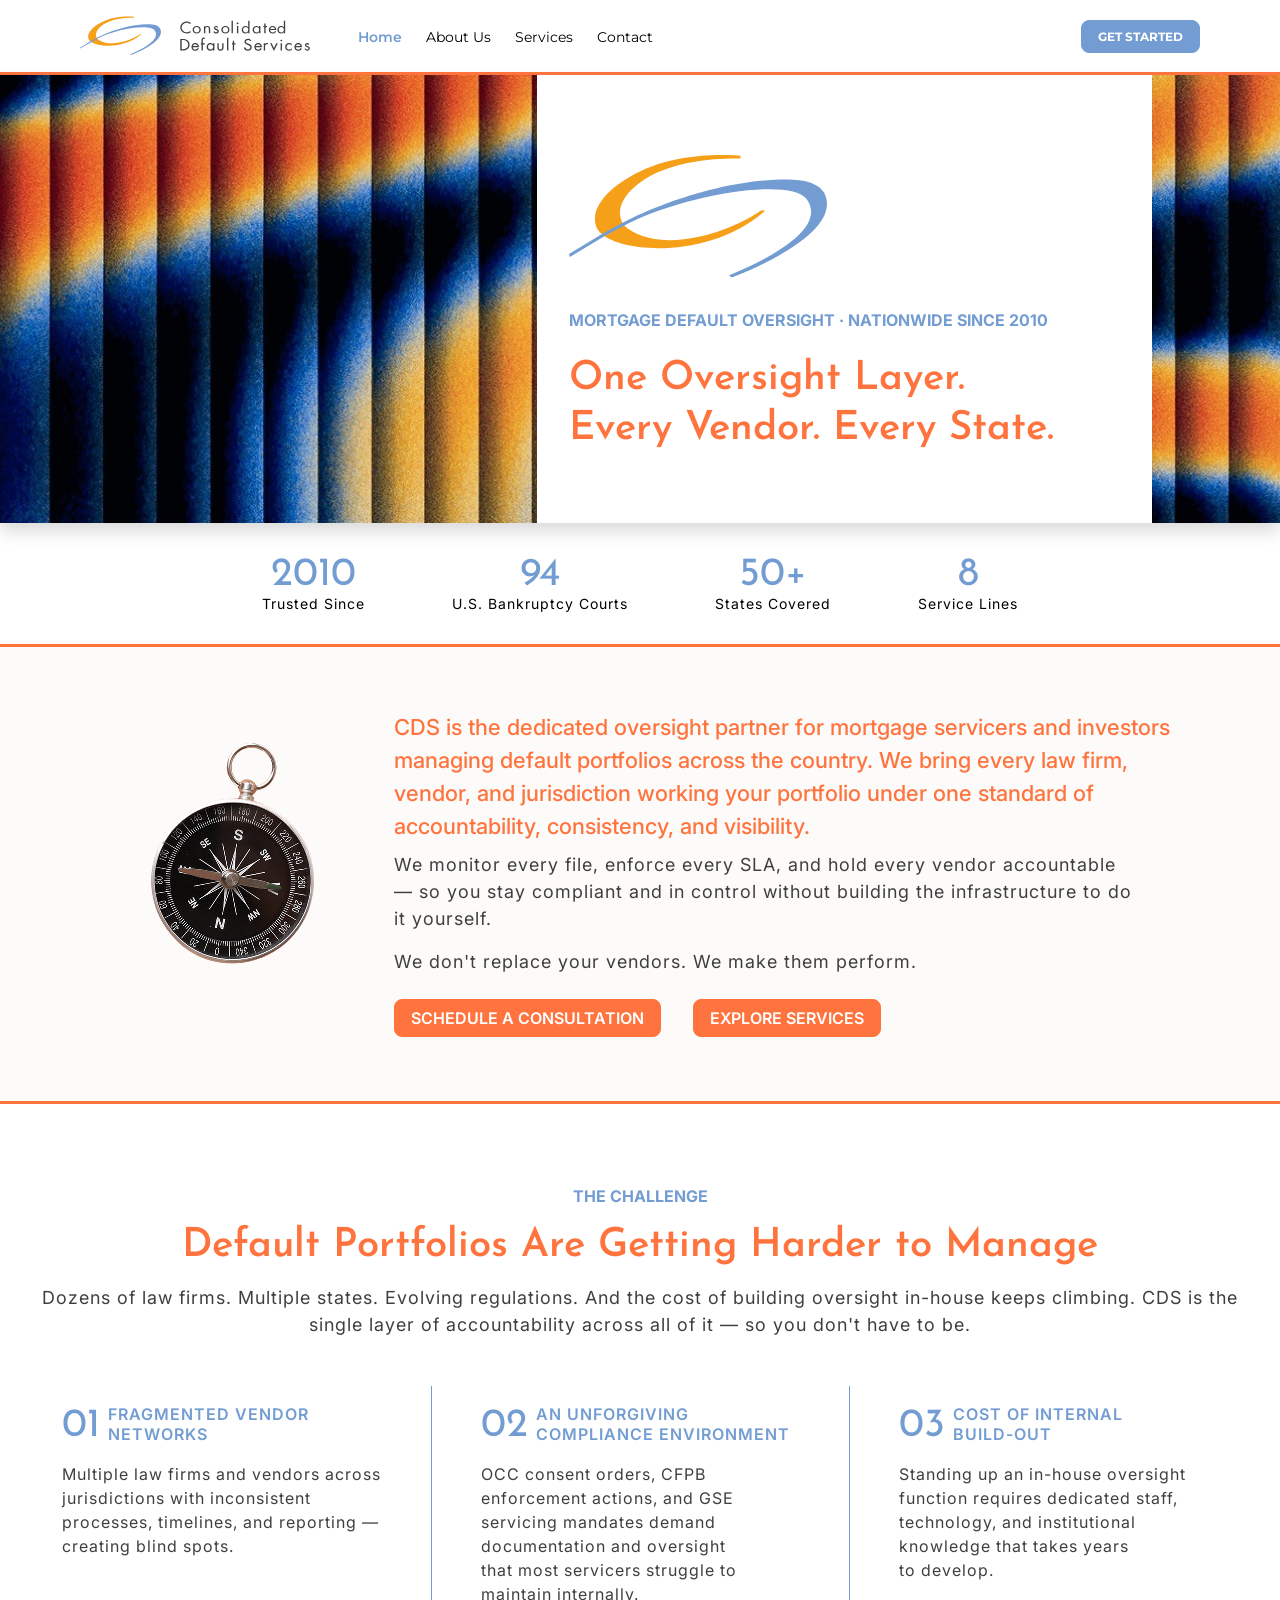
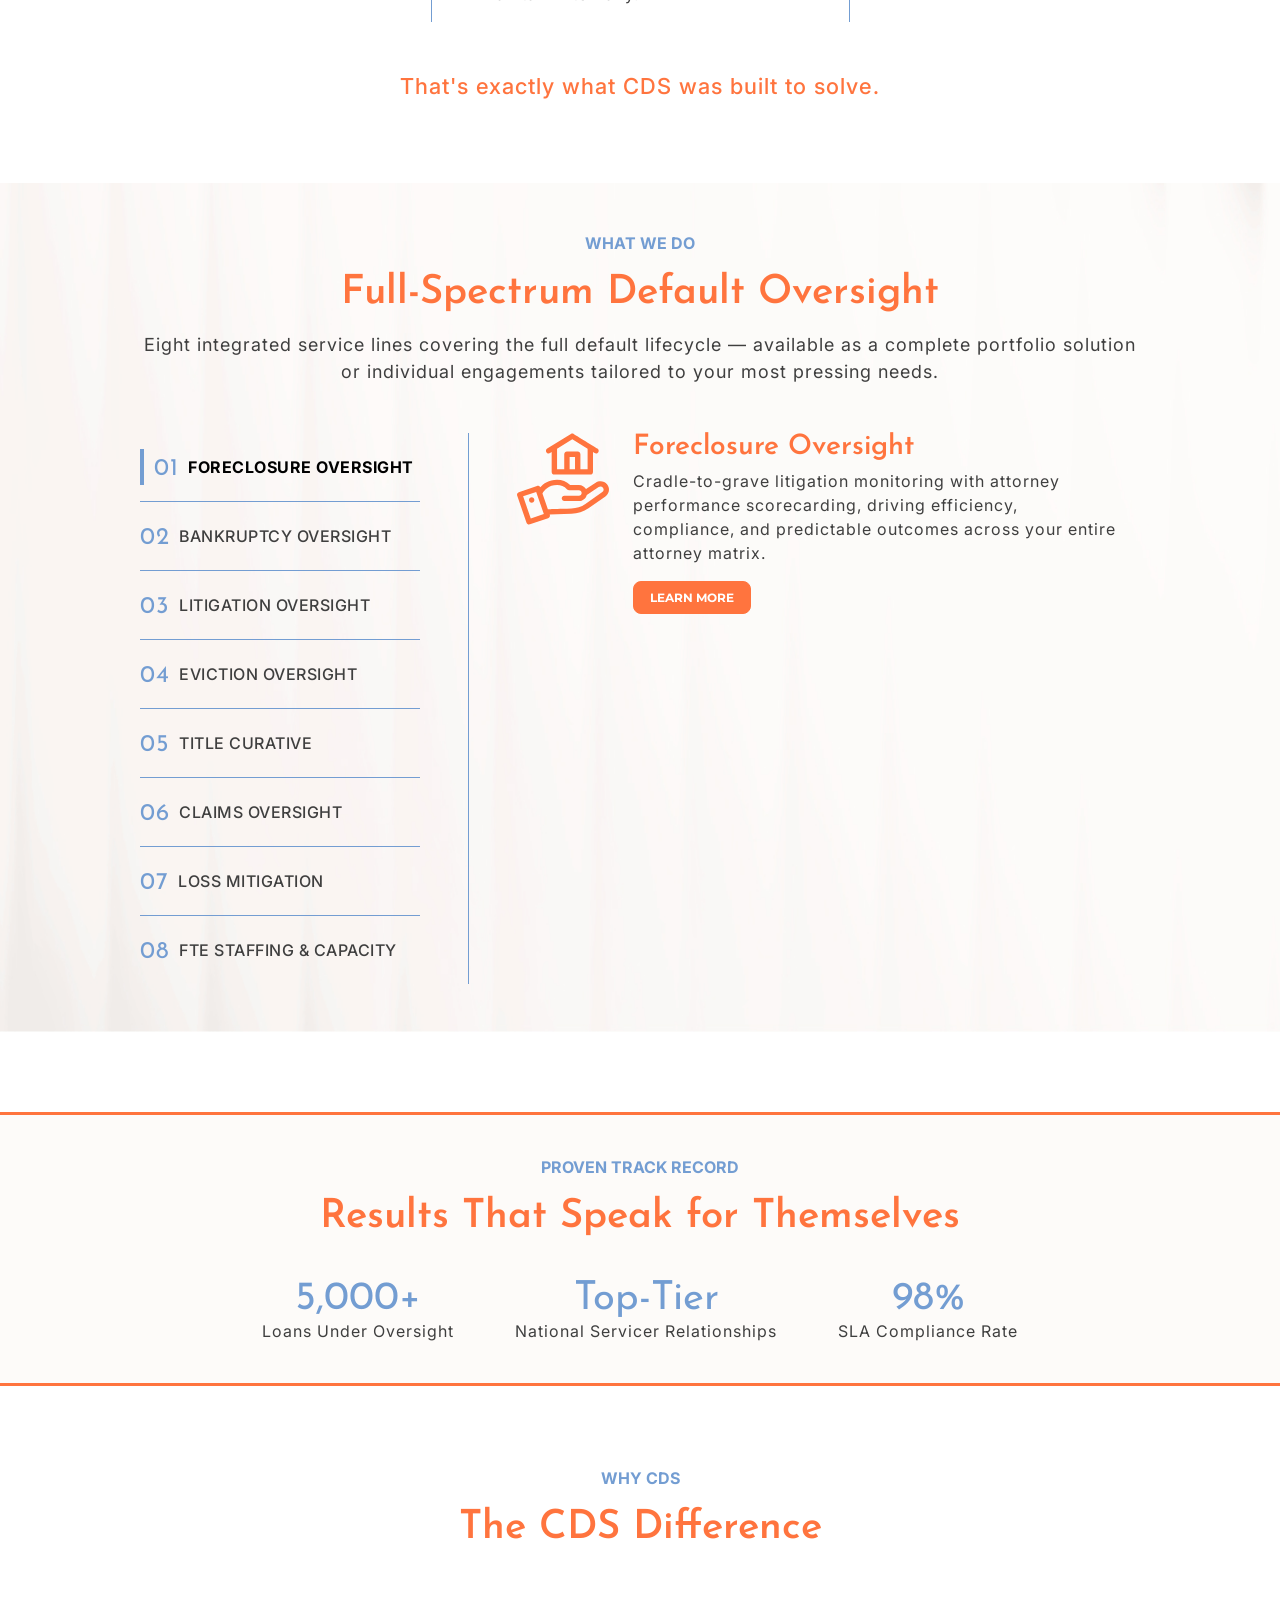
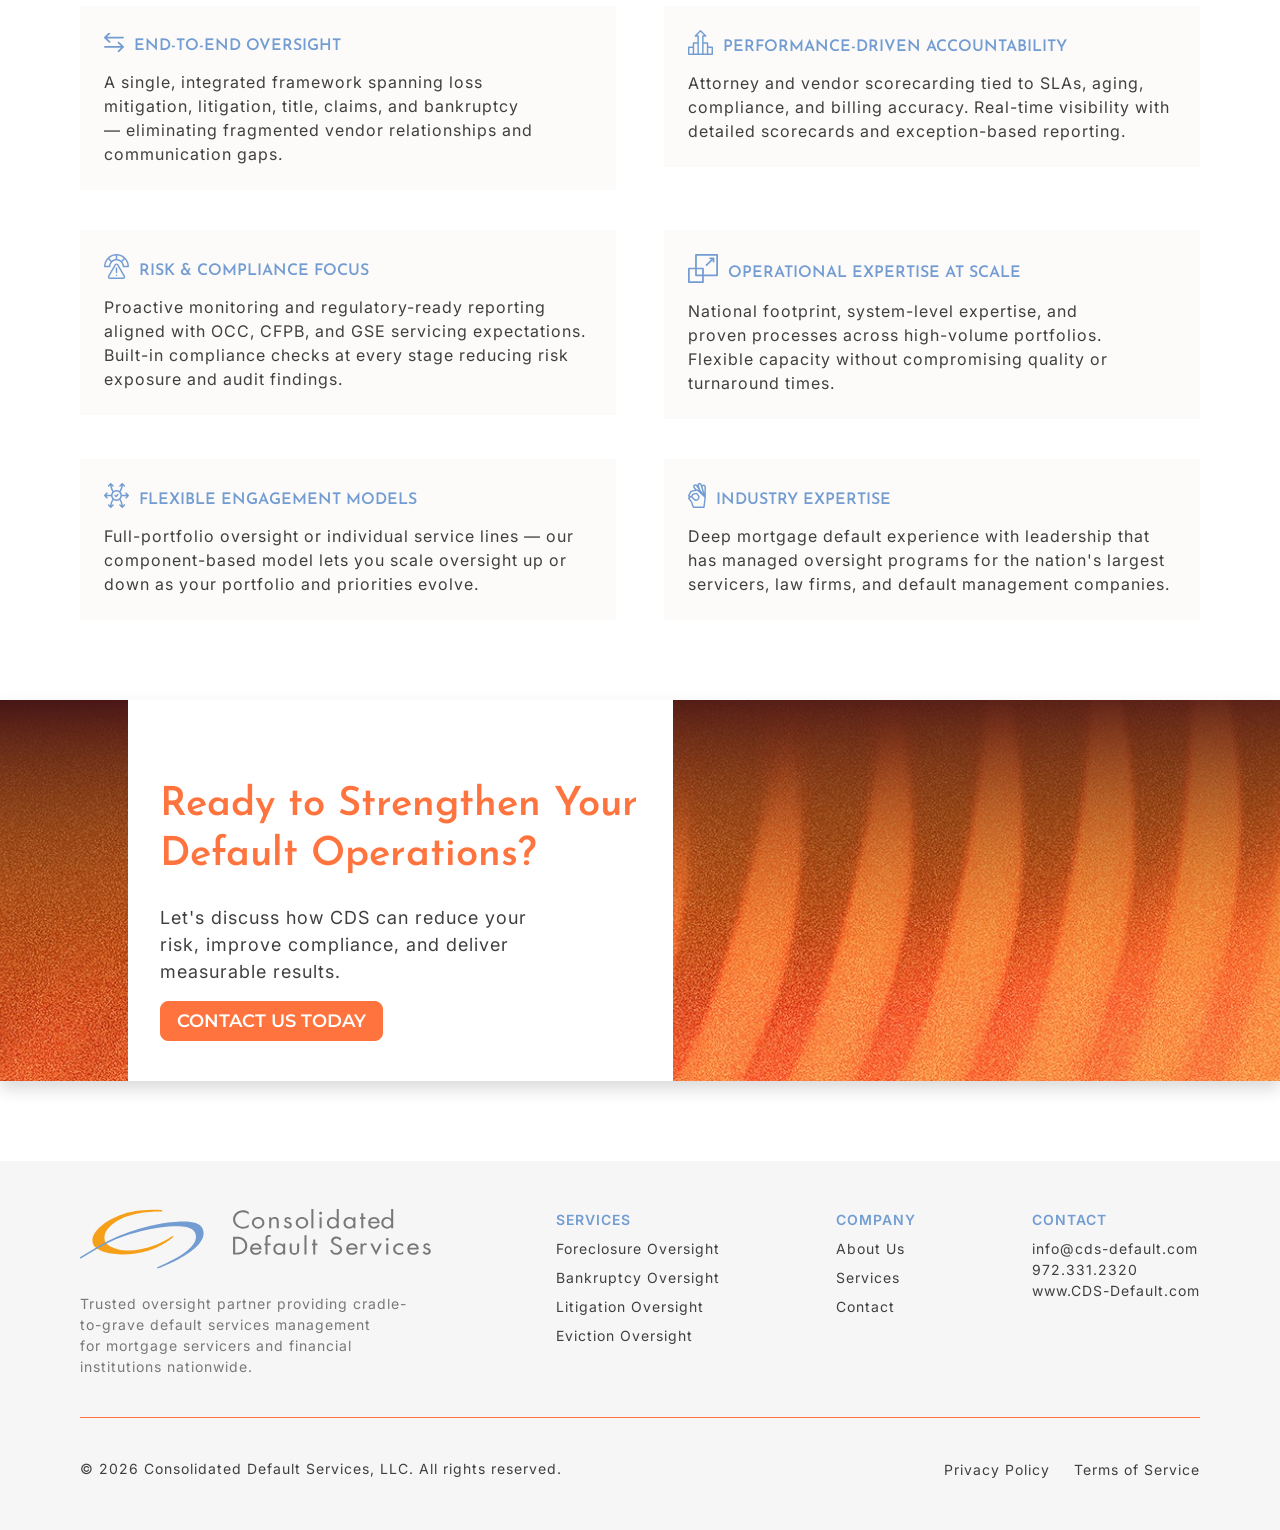
==== commit ae7975f8: "Add per-page body classes (page-home, page-about-us, page-services, page-contact) Layout derives the" ====
--- a/index.html
+++ b/index.html
@@ -17,9 +17,8 @@
 		<link rel="stylesheet" href="https://cdn.jsdelivr.net/npm/bootstrap-icons@1.13.1/font/bootstrap-icons.min.css" />
 		<link rel="stylesheet" href="https://cdn.jsdelivr.net/npm/bootstrap@5.3.8/dist/css/bootstrap.min.css" integrity="sha384-sRIl4kxILFvY47J16cr9ZwB07vP4J8+LH7qKQnuqkuIAvNWLzeN8tE5YBujZqJLB" crossorigin="anonymous" />
 		<link rel="stylesheet" href="css/app.min.css" />
-		<link rel="stylesheet" href="feedback/feedback.css" />
 	</head>
-	<body>
+	<body class="page-home">
 		<header class="header" id="header">
 			<div class="container-fluid wide site_header d-flex align-items-start align-items-lg-center">
 				<div class="brand me-lg-5">
@@ -453,7 +452,6 @@
 		<script src="js/app.js"></script>
 		<script src="js/navToggle.js"></script>
 		<script src="js/scrollTop.js"></script>
-		<script src="feedback/feedback.js"></script>
 		<script src="js/serviceToggle.js"></script>
 	</body>
 </html>
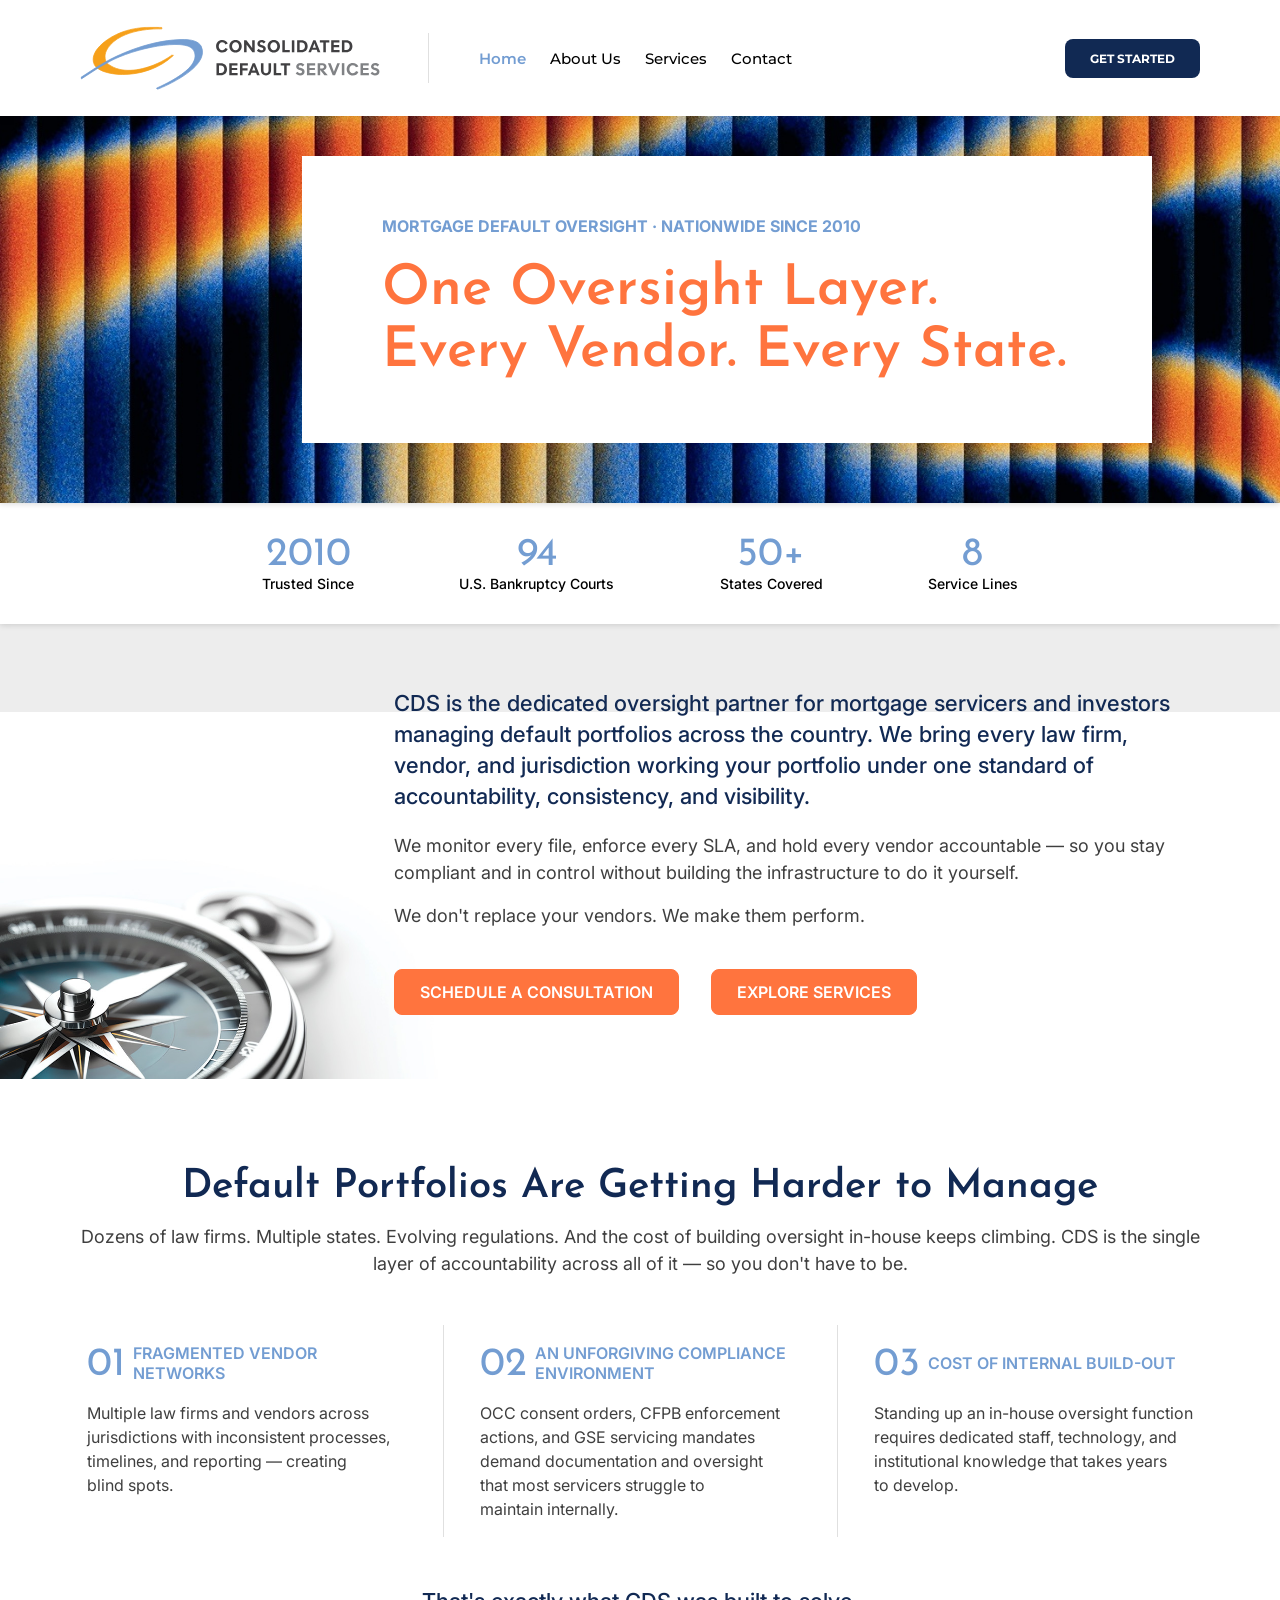
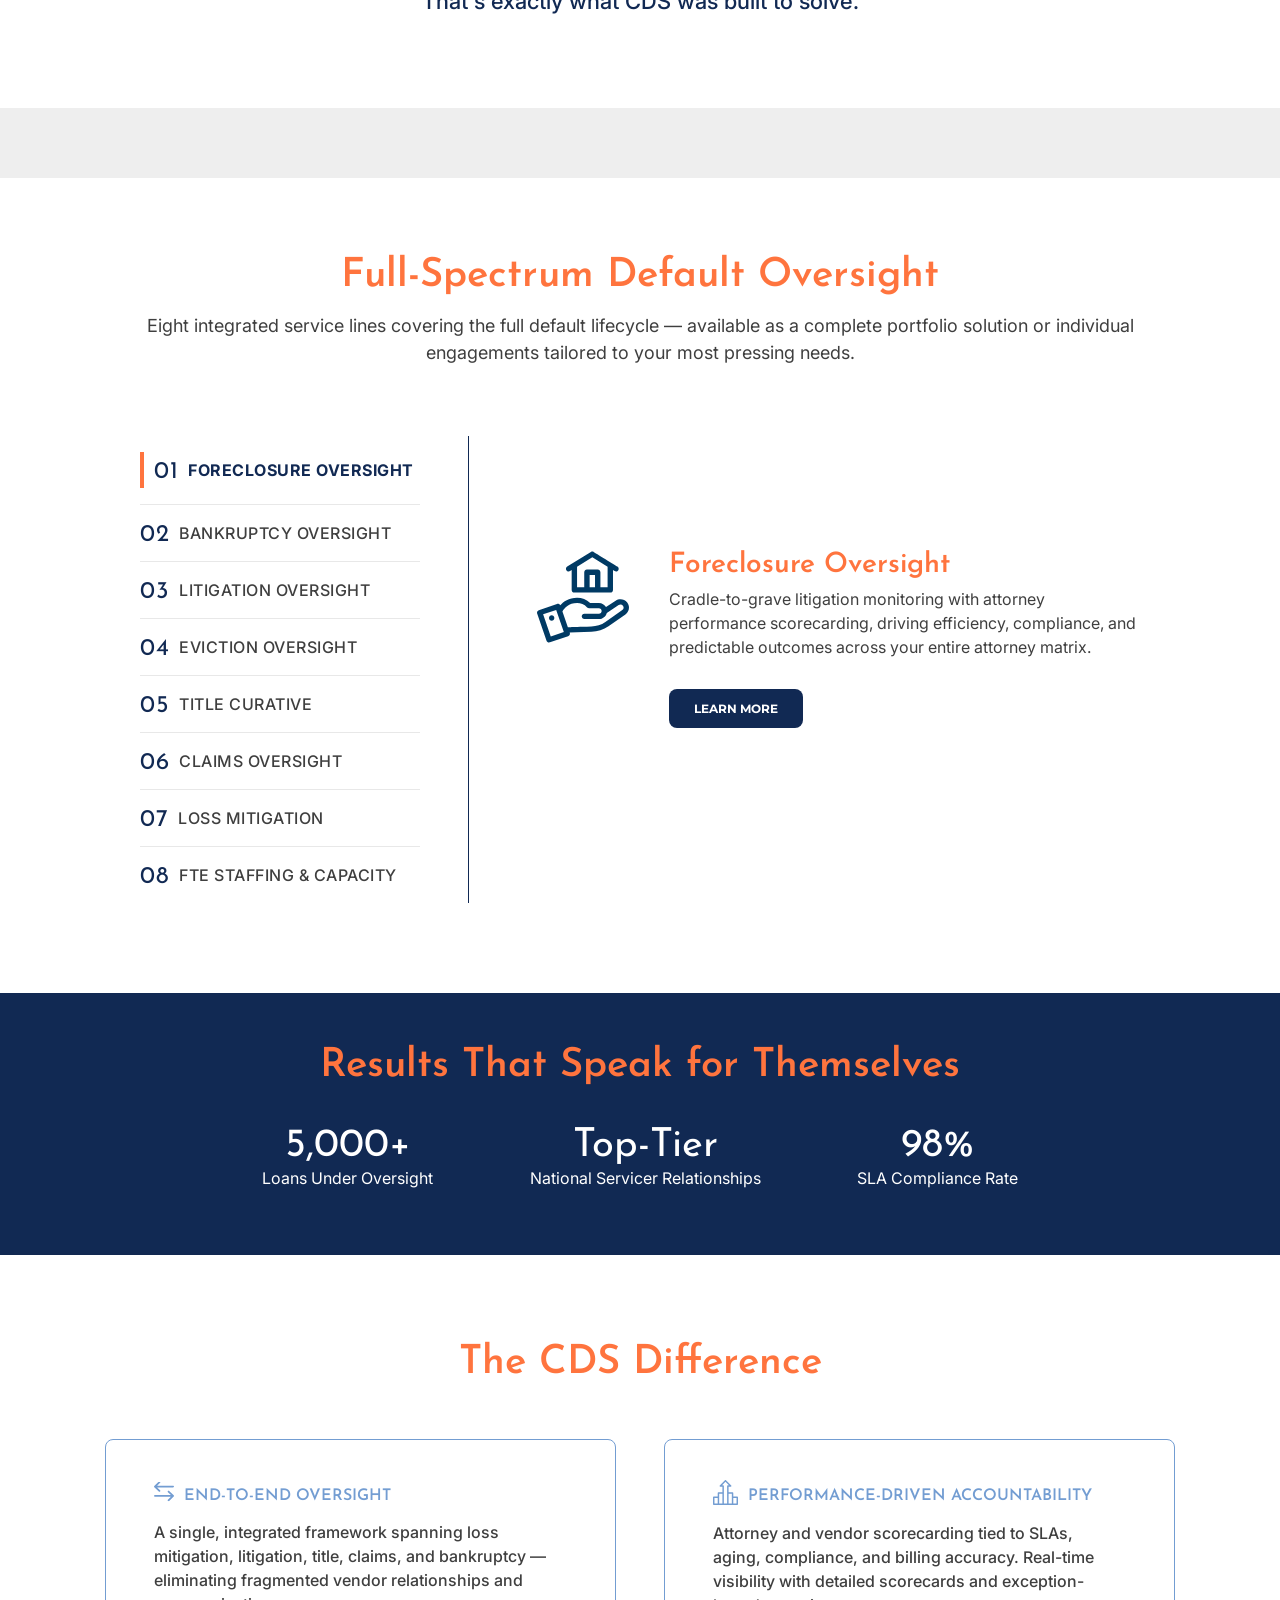
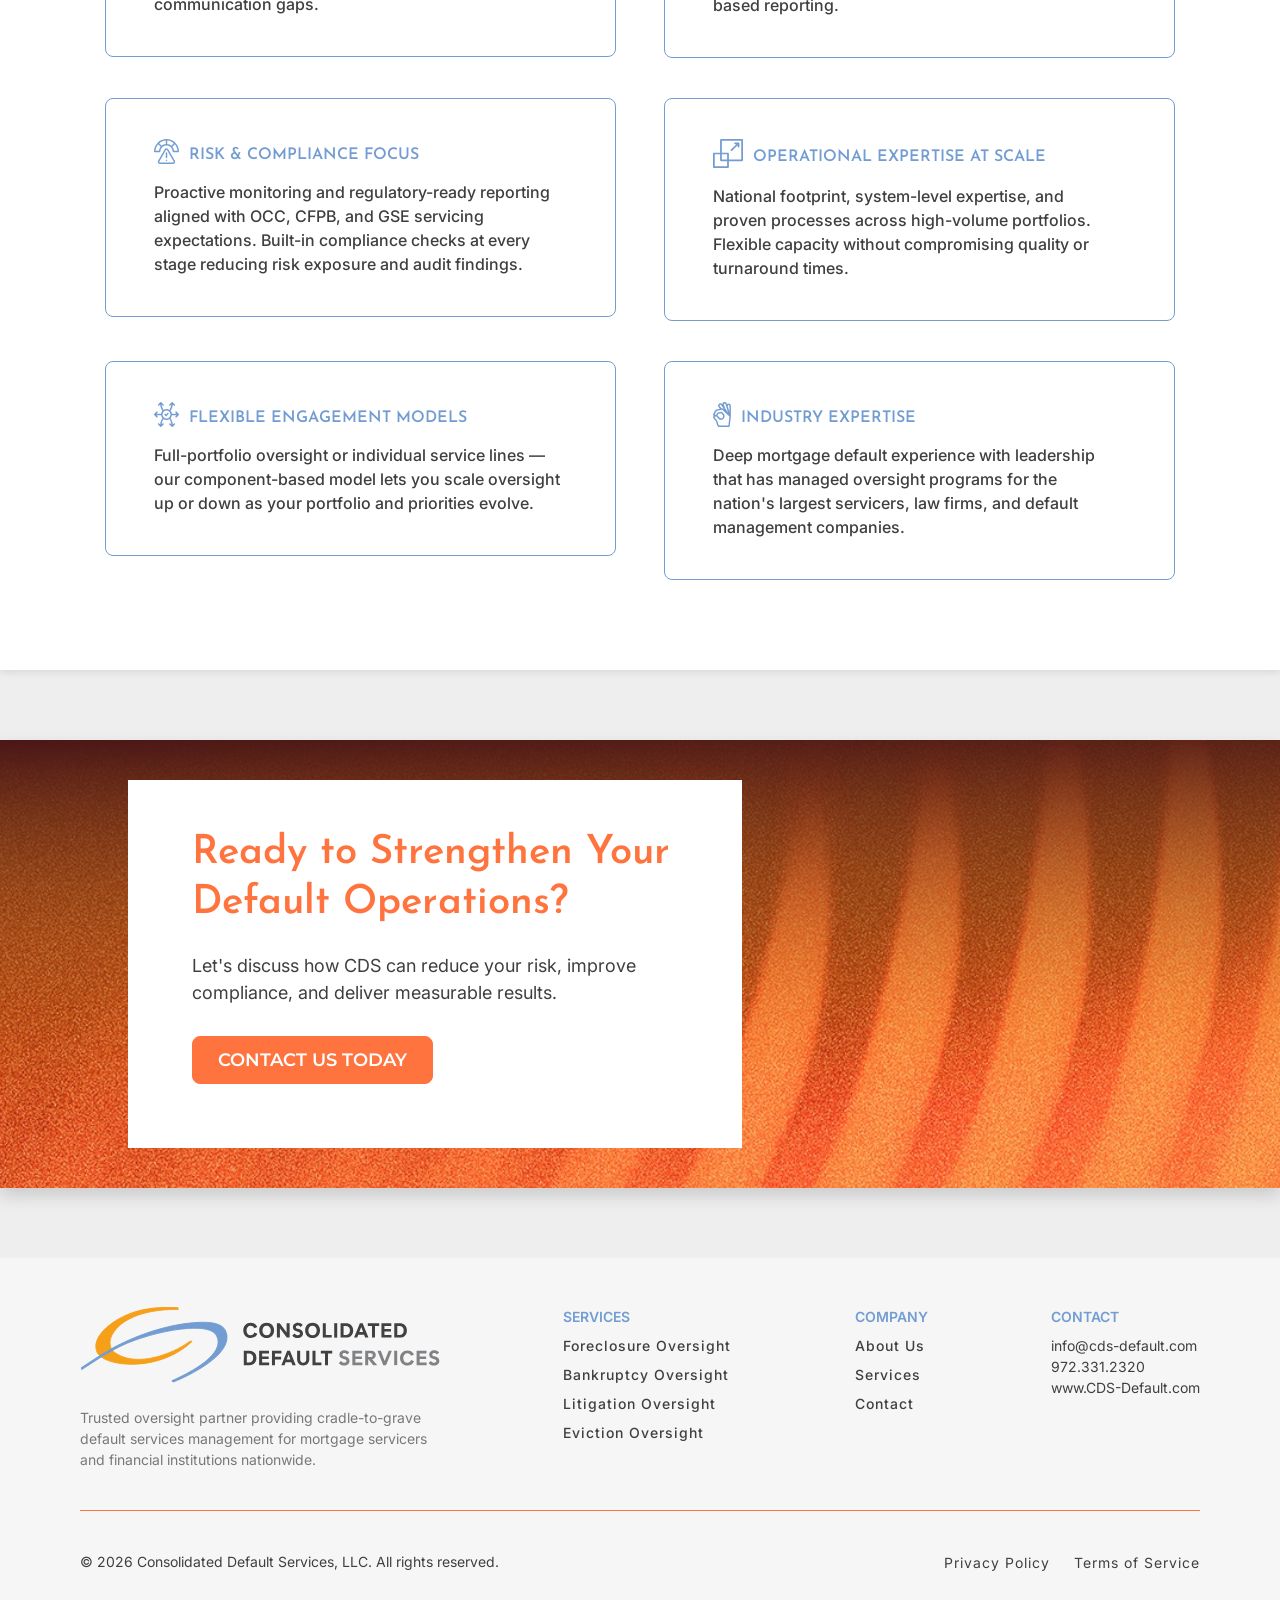
==== commit 8c15f8bb: "Rob's Oct 2026 restyle: overrides.css, heavier logo, team headshots, intro background - css/override" ====
--- a/index.html
+++ b/index.html
@@ -17,12 +17,13 @@
 		<link rel="stylesheet" href="https://cdn.jsdelivr.net/npm/bootstrap-icons@1.13.1/font/bootstrap-icons.min.css" />
 		<link rel="stylesheet" href="https://cdn.jsdelivr.net/npm/bootstrap@5.3.8/dist/css/bootstrap.min.css" integrity="sha384-sRIl4kxILFvY47J16cr9ZwB07vP4J8+LH7qKQnuqkuIAvNWLzeN8tE5YBujZqJLB" crossorigin="anonymous" />
 		<link rel="stylesheet" href="css/app.min.css" />
+		<link rel="stylesheet" href="css/overrides.css" />
 	</head>
 	<body class="page-home">
 		<header class="header" id="header">
 			<div class="container-fluid wide site_header d-flex align-items-start align-items-lg-center">
 				<div class="brand me-lg-5">
-					<a href="index.html" aria-label="Home"><img src="images/logo.svg" alt="" height="40" width="230" loading="lazy" /></a>
+					<a href="index.html" aria-label="Home"><img src="images/logo-thick.svg" alt="" height="64" width="300" loading="lazy" /></a>
 				</div>
 				<nav class="nav_site d-none d-lg-flex align-items-center" id="siteNav" aria-label="Navigation" role="navigation">
 					<a class="cta brand ms-lg-auto d-lg-none" href="contact.html">GET STARTED</a>
@@ -392,7 +393,7 @@
 				<div class="row justify-content-between">
 					<div class="col-lg-auto mb-5 mb-lg-4">
 						<div class="meta-footer">
-							<div class="logo mb-4"><img class="img-fluid" src="images/logo-footer.svg" alt="" loading="lazy" /></div>
+							<div class="logo mb-4"><img class="img-fluid" src="images/logo-thick.svg" alt="" loading="lazy" /></div>
 							<div class="meta">
 								<p>Trusted oversight partner providing cradle-to-grave default services management for mortgage servicers and financial institutions nationwide.</p>
 							</div>
--- a/css/overrides.css
+++ b/css/overrides.css
@@ -0,0 +1,224 @@
+/* CDS design overrides — Rob Sadler, Oct 2026. Loaded after app.min.css. */
+/*|||||||||||||||||||||||||||||||||||||||||||||||||||||||||*/
+/*||||||||||||||||||||||||||||||||||||||||||||||||||||||||||*/
+
+/* UNIVERSAL STYLES */
+
+
+
+/* GENERAL */
+
+.blue-drk {color:#112953;}
+body {background: #eeeeee;}
+p, h1, h2, h3 {letter-spacing: normal!important;}
+h3 {margin-bottom: 20px;line-height:1.4!important;}
+.cta {padding: 12px 25px!important;}
+.heading h2.text-uppercase {display: none;}
+
+
+/* NAV */
+
+.header {border:none!important;box-shadow: 0 2px 8px rgba(0, 0, 0, 0.10);background: white;padding: 10px 0;}
+ul.nav a {font-weight: 500;}
+.header .nav_site a, .header .nav_site .anchor {font-weight: 500;font-size: 15px!important;}
+.brand img {width: 300px;max-width: 100%;height: auto;}
+.nav_site {border-left: 1px solid #e0e0e0;height: 50px;padding-left: 50px;}
+.cta.brand {background-color: #112953;border: none!important;}
+
+
+/* CTA */
+
+.sec-my.hording {margin-top: 70px!important;margin-bottom: 70px!important;}
+.hording__wrap {padding: 3rem 4rem 4rem;max-width: 100%!important;min-height: 0;}
+.hording__container {padding: 40px 0!important;}
+.hording p {margin-bottom:30px!important;}
+
+@media (min-width: 992px) {
+    .hording__wrap {max-width: 60%!important;}
+}
+
+
+
+
+
+
+/*|||||||||||||||||||||||||||||||||||||||||||||||||||||||||*/
+/*||||||||||||||||||||||||||||||||||||||||||||||||||||||||||*/
+
+/* HOMEPAGE STYLES */
+
+
+
+/* HERO */
+
+.hero {z-index: 900;box-shadow: 0 1px 6px rgba(0, 0, 0, 0.15) !important;}
+.hero h2 {line-height: 1.1;}
+.hero__wrap {
+    background: #fff!important;
+    max-width: 850px!important;
+    padding: 5rem 4rem 5rem!important;
+    width: 100%!important;
+    margin-bottom: 60px!important;
+}
+@media (min-width: 768px) {
+    .hero h2 {font-size: 56px;}
+    .hero__wrap {padding: 60px 60px 60px 80px!important;}
+}
+.hero .logo {display: none!important;}
+
+@media (min-width: 768px) {
+    .hero--home .hero__wrap {max-width: 850px;min-height: 0px;}
+}
+
+
+/* INTRO */
+
+.cds-meta {background: white!important;border:none!important;box-shadow: 0 1px 6px rgba(0, 0, 0, 0.15)!important;z-index: 800!important;position: relative!important;}
+.cds-meta p {font-weight: 500!important;}
+.img-copy {background: #112953!important;}
+.cds-meta+.img-copy {border:none!important;}
+.cta-row {margin-top: 2.5em!important;}
+body.page-home .sec.img-copy {background-image: url(../images/cds-home-intro-bg.jpg) !important;background-repeat: no-repeat !important;background-size: 100% !important;background-position: left bottom !important;background-color: #ededed !important;}
+.sec.img-copy h2 {color:#112953!important;}
+.sec.img-copy .img-fluid {opacity: 0!important;}
+.page-home h2.h3 {margin-bottom: 20px;line-height:1.4!important;}
+
+
+/* CHALLENGES */
+
+.challenges {background: white;margin: 0!important;padding: 80px 50px 90px 50px;}
+.challenges h3 {color: #112953!important;}
+.challenges .note p {color:#112953!important;}
+
+@media (min-width: 992px) {
+    .challenges .bod-start+.bod-start {border-left: 1px solid #e0e0e0!important;}
+}
+
+
+/* WHAT WE DO */
+
+.what-we-do {margin-top: 70px!important;margin-bottom:0!important;padding-top: 70px!important;padding-bottom: 90px;background: white;}
+.what-we-do .img-bg {display: none!important;}
+.what-we-do .cta {background-color: #112953!important; border: none!important;}
+.services {margin-top: 70px !important;}
+.services .col-lg.ps-lg-5 {padding-bottom: 60px;align-content: center;}
+.service-text img {filter: invert(42%) sepia(93%) saturate(1352%) hue-rotate(177deg) brightness(41%) contrast(119%);}
+.what-we-do .services .service-name.active .inner .name {color: #112953;font-weight: 700!important;}
+.what-we-do .services .service-name .num {color: #112953!important;}
+.what-we-do .services .service-name.active .inner {border-left: 4px solid #ff743e;}
+.what-we-do .services .service-name+.service-name {border-top: 1px solid #e8e8e8!important;padding-top: 10px !important;padding-bottom: 10px !important;}
+.what-we-do .bod-end {border-right: 1px solid #112953!important;}
+#whatWeDo {margin-top:70px!important;}
+.service-text p {margin-bottom: 30px!important;}
+
+@media (min-width: 992px) {
+    .what-we-do .services .service-wrap .service-text .icon {margin-right: 40px !important;margin-left: 20px !important;}
+}
+
+
+/* WHY CDS */
+
+.why-cds {margin: 0!important;padding: 80px 25px 90px 25px!important;box-shadow: 0 2px 8px rgba(0, 0, 0, 0.10)!important;background:white!important;}  
+.why-cds .box {background: none!important;border: 1px solid #739dd2!important;border-radius: 8px!important;}
+.why-cds .p-4 {padding: 2.5rem 3rem !important;}
+.why-cds p {font-weight: 500!important;}
+
+
+/* CDS DIFFERENCE */
+
+.track-records {border: none!important;background: #112953!important;padding: 45px 0 65px 0!important;}
+.track-records h2 {color:white!important;}
+.track-records p {color:white!important;}
+
+
+
+
+
+
+
+
+/*||||||||||||||||||||||||||||||||||||||||||||||||||||||||| */
+/*|||||||||||||||||||||||||||||||||||||||||||||||||||||||||| */
+
+/* SERVICES PAGE STYLES */
+
+
+
+/* HERO */
+
+.hero__container {padding-top:40px!important;}
+.hero__note {padding-left: 8rem!important;background: #112953!important;}
+.hero__note .justify-content-center {justify-content: left !important;}
+.hero__note p {color: white!important;}
+.hero__note strong {color:#ff743e!important;}
+.hero__note .icon {display: none!important;}
+
+
+/* APPROACHES */
+
+.approaches {background-color: white!important;padding-top: 0!important;padding-bottom: 0!important;margin-top: 50px!important;margin-bottom: 0!important;}
+.approaches .col-md.ps-md-5 {padding-bottom: 30px;}
+.approaches .lifecycle-wrap h2 {display:none!important;}
+.approaches .wrap .approach-wrap {border-block: 1px solid #e0e0e0!important;}
+.approaches .wrap .approach-wrap .approach-row+.approach-row {border-top: 1px solid #e0e0e0!important;}
+.approaches h3 {font: 32px "Josefin Sans", sans-serif!important;color: #112953!important;font-weight: 600!important;}
+.ps-md-5 {padding-left: 5rem!important;}
+.approaches .lifecycle-wrap .column-text {display: none!important;}
+.approaches .lifecycle-wrap {padding: 8rem !important;background: #9c9c9c !important;}
+
+
+/* OUR HELP */
+
+.our-help {background-color: white!important;}
+.our-help .row-help-detail:nth-child(even) {background: white!important;}
+.our-help__head {background: #112953;padding-top: 30px !important;padding-bottom: 40px !important;box-shadow: 0 1px 6px rgba(0, 0, 0, 0) !important;}
+.our-help__content {padding-top: 40px!important;}
+.our-help .row-help-detail {border-bottom: 1px solid #e0e0e0;}
+.our-help__head h2  {color: white!important;font-weight: 600!important;font-size: 26px!important;}
+.our-help__list .select-help-option a {color: white!important;font: 400 15px "Inter", sans-serif!important;text-decoration: none!important;}
+.our-help__list .select-help-option .bar {color: #556787!important;font: 400 15px "Inter", sans-serif!important;margin: 0 5px!important;}
+
+
+
+
+
+
+
+
+/*||||||||||||||||||||||||||||||||||||||||||||||||||||||||| */
+/*|||||||||||||||||||||||||||||||||||||||||||||||||||||||||| */
+
+/* CONTACT PAGE STYLES */
+
+
+.sec.contact {background: white!important;}
+.contact h2 {color: #112953!important;}
+button.cta.orange.py-2.text-decoration-none.text-uppercase.d-inline-flex.align-items-center.rounded-3.px-3 {background-color: #112953!important;border:none!important;}
+body.page-contact .hero__wrap {margin-bottom:0!important;}
+body.page-contact .hero__container {padding-top: 40px!important;padding-bottom: 40px!important;}
+
+
+
+
+
+
+/*||||||||||||||||||||||||||||||||||||||||||||||||||||||||| */
+/*|||||||||||||||||||||||||||||||||||||||||||||||||||||||||| */
+
+/* ABOUT PAGE STYLES */
+
+
+.our-mission {background: #112953!important;padding-top: 80px;padding-bottom: 80px;}
+.our-mission h2 {color:white!important;}
+.our-mission p {color:white!important;}
+.our-mission .img-bg {display:none!important;}
+.approach {background-color: white !important;padding-top: 60px !important;padding-bottom: 80px !important;margin-top: 0 !important;margin-bottom: 0 !important;border: none !important;}
+.our-team {background: white!important;padding-bottom: 100px!important;}
+body.page-about-us .sec.img-copy {background: #ffffff !important;padding: 70px 0 90px 0;}
+body.page-about-us .hero__wrap {margin-bottom:0!important;}
+body.page-about-us .hero__container {padding-top: 40px!important;padding-bottom: 40px!important;}
+body.page-about-us .img-copy .col-md-3.col-lg-auto.d-none.d-md-block {display: none!important;}
+
+/* TEAM PHOTOS */
+
+.our-team .member .pic img {width: 100%;height: 100%;object-fit: cover;display: block;}
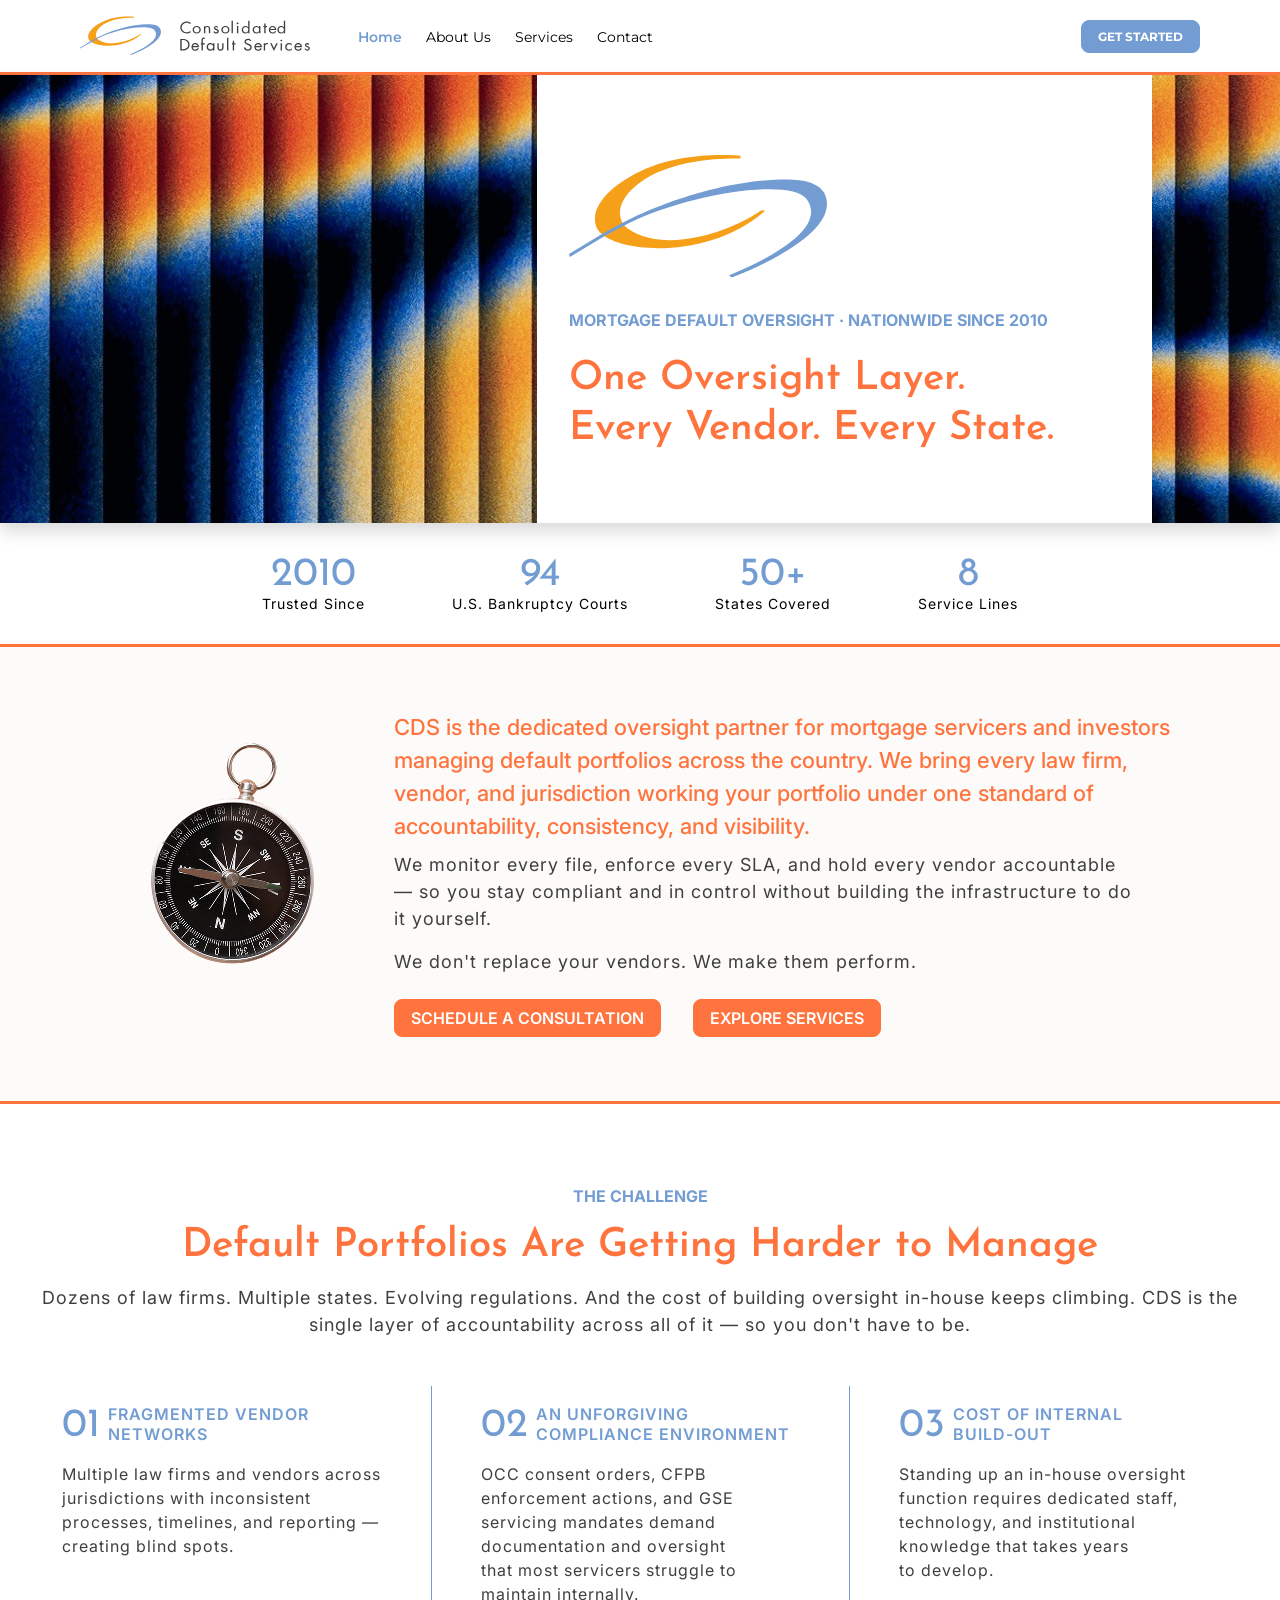
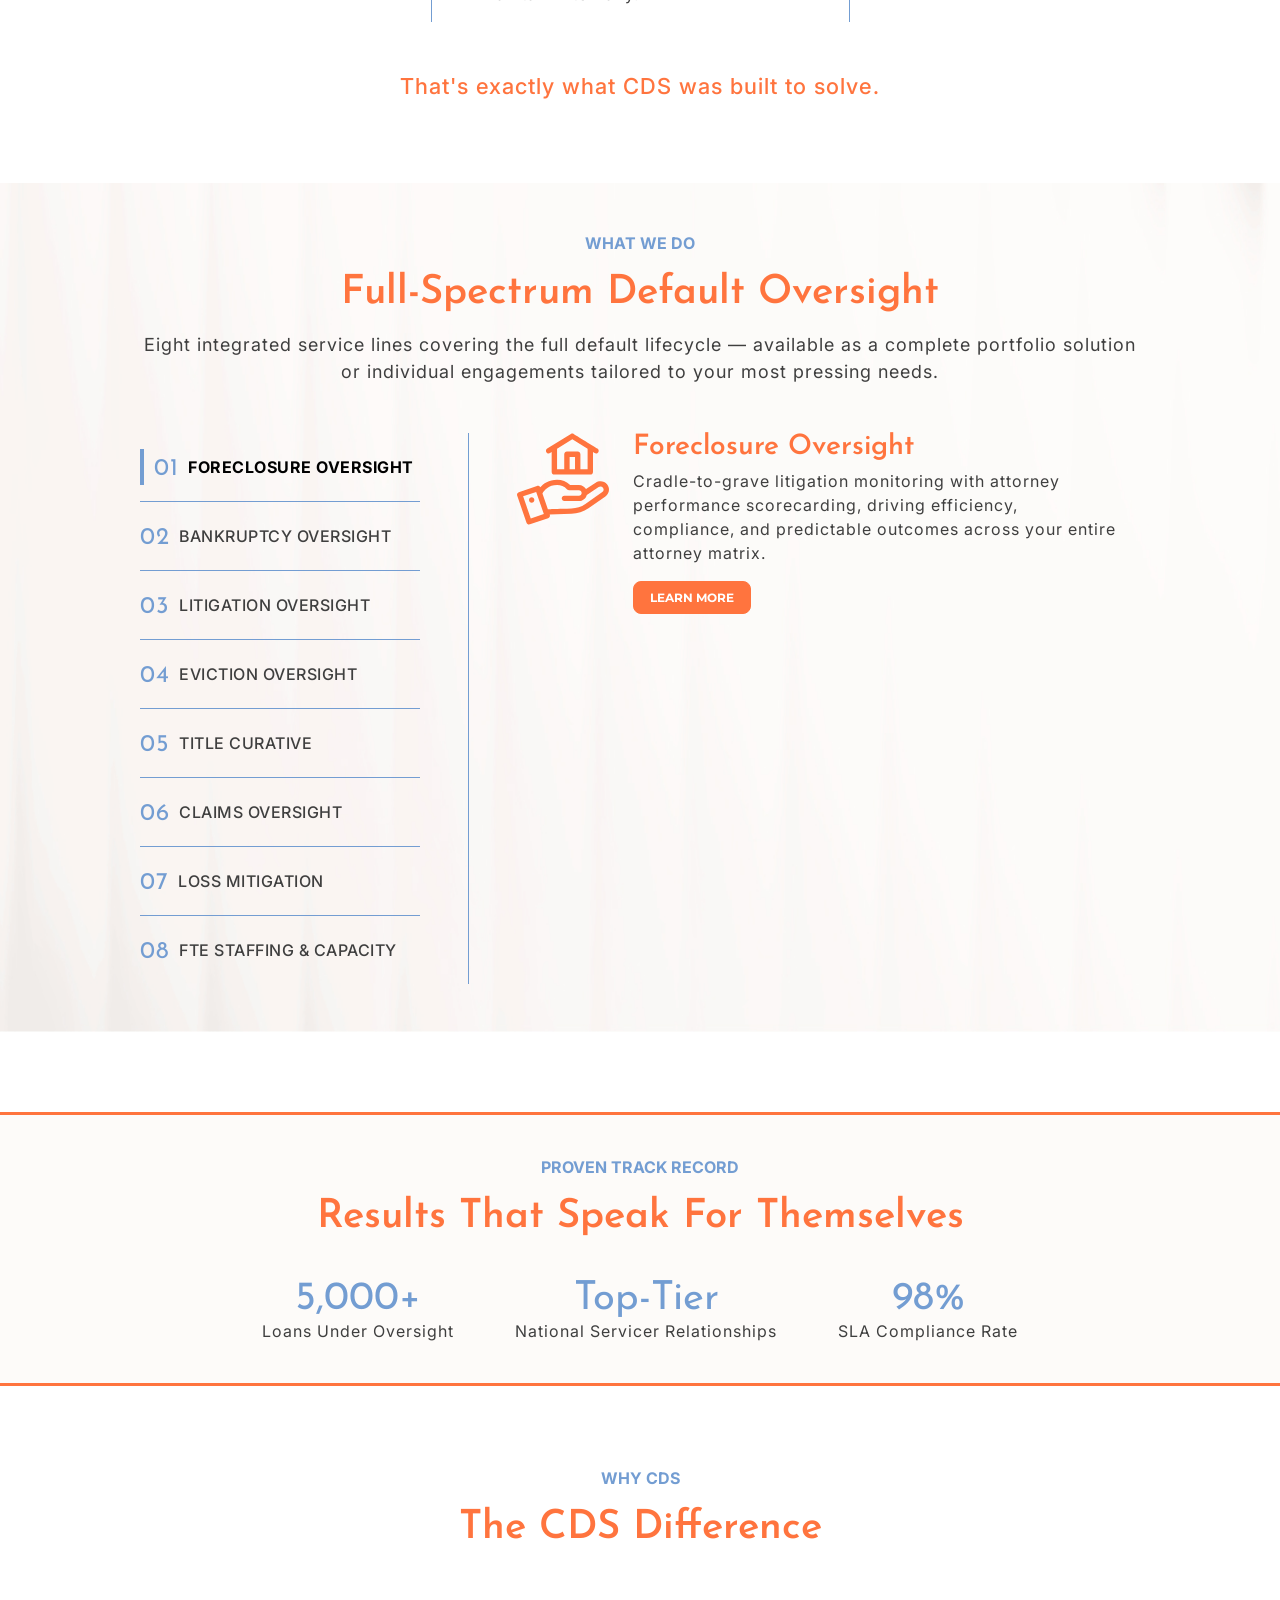
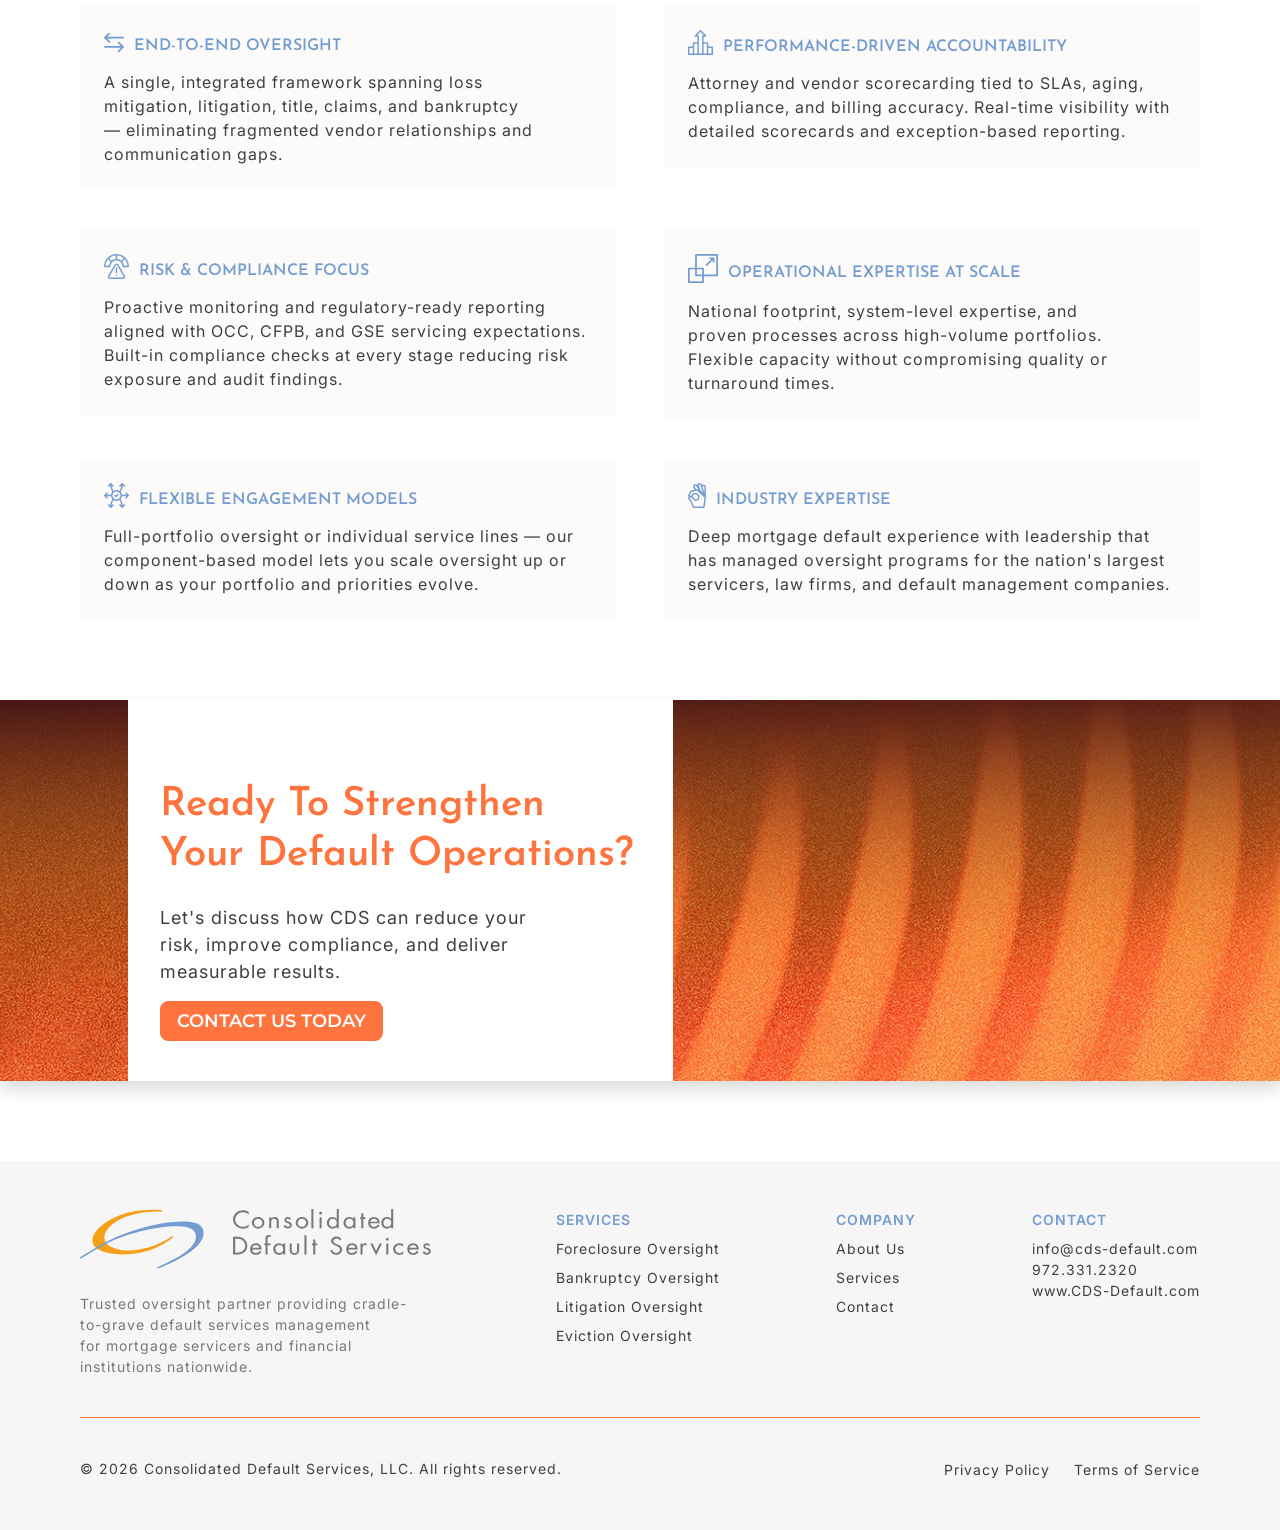
==== commit 556f34ed: "Merge pull request #1 from shotgunmm/fix/heading-title-case Title Case five headings to match approv" ====
--- a/index.html
+++ b/index.html
@@ -17,13 +17,12 @@
 		<link rel="stylesheet" href="https://cdn.jsdelivr.net/npm/bootstrap-icons@1.13.1/font/bootstrap-icons.min.css" />
 		<link rel="stylesheet" href="https://cdn.jsdelivr.net/npm/bootstrap@5.3.8/dist/css/bootstrap.min.css" integrity="sha384-sRIl4kxILFvY47J16cr9ZwB07vP4J8+LH7qKQnuqkuIAvNWLzeN8tE5YBujZqJLB" crossorigin="anonymous" />
 		<link rel="stylesheet" href="css/app.min.css" />
-		<link rel="stylesheet" href="css/overrides.css" />
 	</head>
 	<body class="page-home">
 		<header class="header" id="header">
 			<div class="container-fluid wide site_header d-flex align-items-start align-items-lg-center">
 				<div class="brand me-lg-5">
-					<a href="index.html" aria-label="Home"><img src="images/logo-thick.svg" alt="" height="64" width="300" loading="lazy" /></a>
+					<a href="index.html" aria-label="Home"><img src="images/logo.svg" alt="" height="40" width="230" loading="lazy" /></a>
 				</div>
 				<nav class="nav_site d-none d-lg-flex align-items-center" id="siteNav" aria-label="Navigation" role="navigation">
 					<a class="cta brand ms-lg-auto d-lg-none" href="contact.html">GET STARTED</a>
@@ -295,7 +294,7 @@
 				<div class="container" style="max-width: 780px">
 					<div class="heading text-center">
 						<h2 class="text-uppercase">proven track record</h2>
-						<h3 class="h2">Results That Speak for Themselves</h3>
+						<h3 class="h2">Results That Speak For Themselves</h3>
 					</div>
 					<div class="row text-center justify-content-between">
 						<div class="col-md-auto mt-4">
@@ -381,7 +380,7 @@
 				<div class="hording__bg-img"><img class="w-100" src="images/hording-home.jpg" alt="" loading="lazy" /></div>
 				<div class="hording__container">
 					<div class="hording__wrap">
-						<h2 class="mb-4">Ready to Strengthen Your Default Operations?</h2>
+						<h2 class="mb-4">Ready To Strengthen Your Default Operations?</h2>
 						<p>Let's discuss how CDS can reduce your risk, improve compliance, and deliver measurable results.</p>
 						<a class="cta orange" href="contact.html">CONTACT US TODAY</a>
 					</div>
@@ -393,7 +392,7 @@
 				<div class="row justify-content-between">
 					<div class="col-lg-auto mb-5 mb-lg-4">
 						<div class="meta-footer">
-							<div class="logo mb-4"><img class="img-fluid" src="images/logo-thick.svg" alt="" loading="lazy" /></div>
+							<div class="logo mb-4"><img class="img-fluid" src="images/logo-footer.svg" alt="" loading="lazy" /></div>
 							<div class="meta">
 								<p>Trusted oversight partner providing cradle-to-grave default services management for mortgage servicers and financial institutions nationwide.</p>
 							</div>
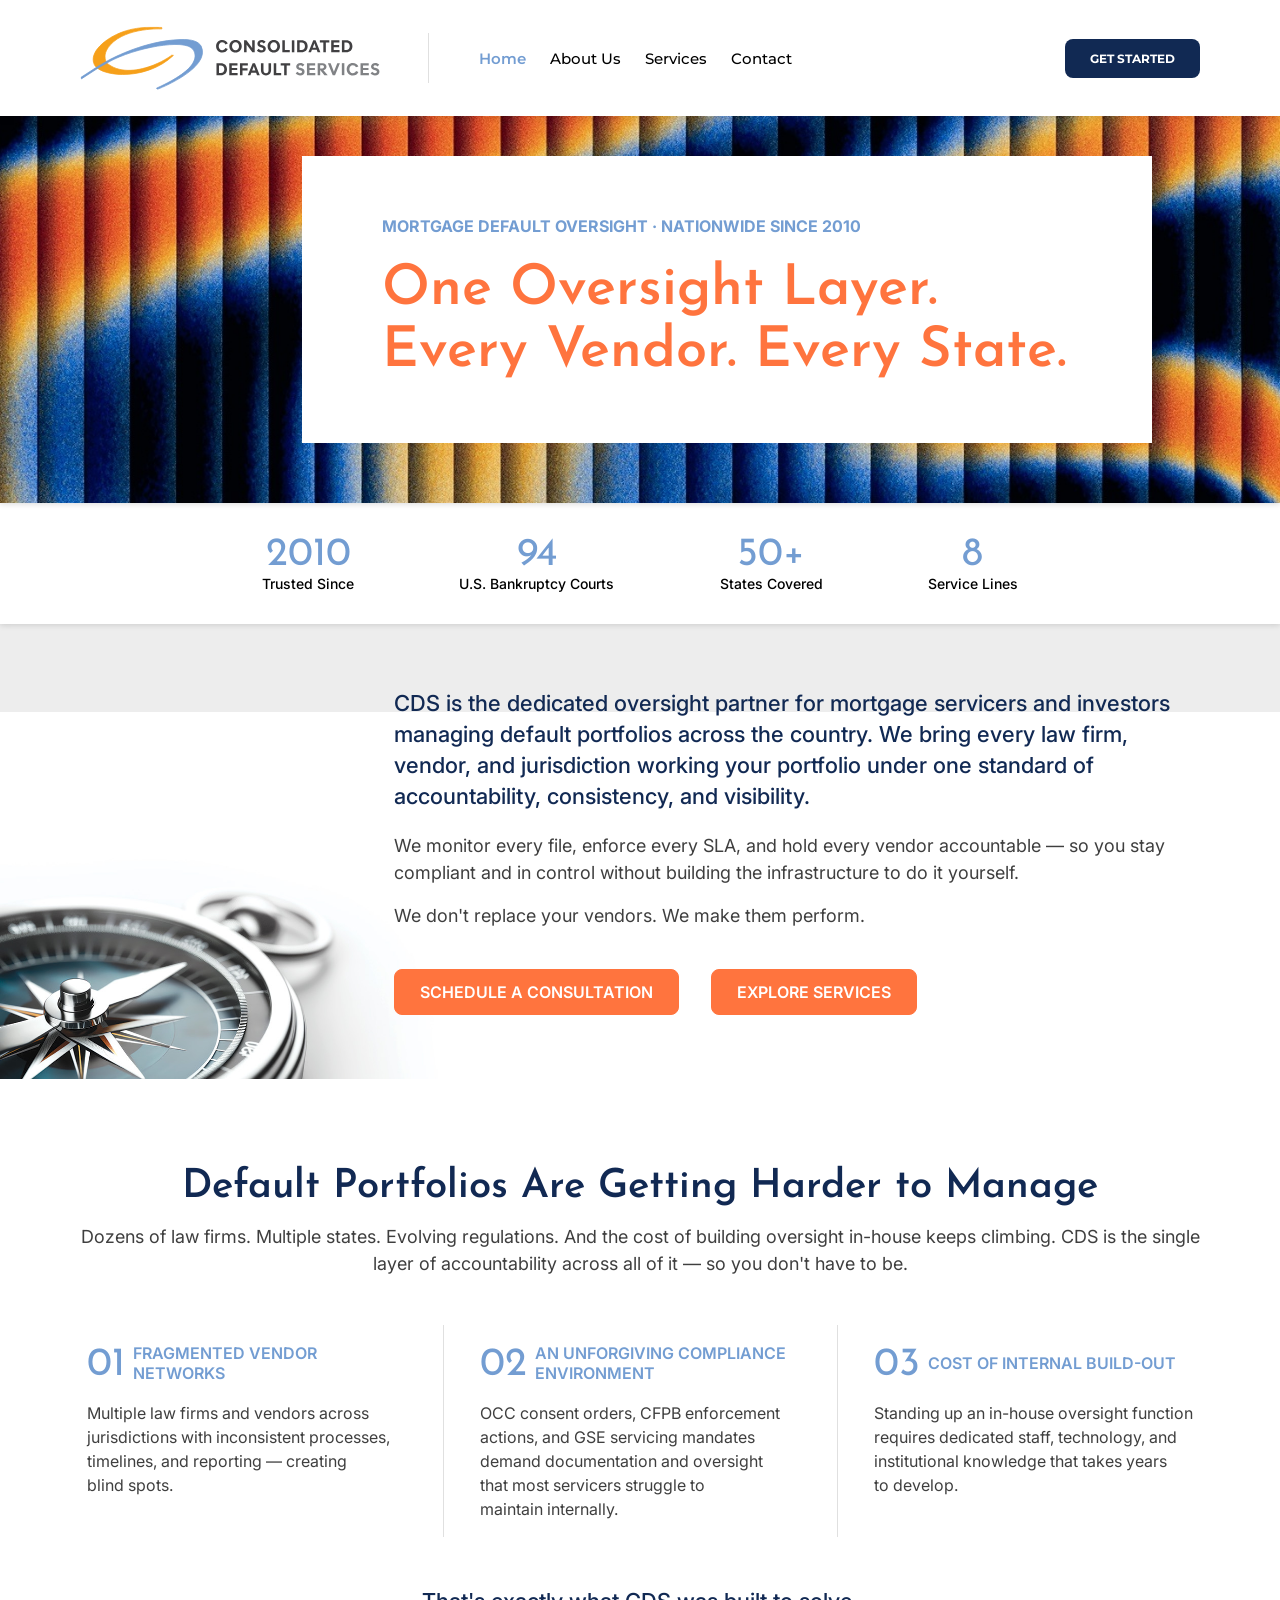
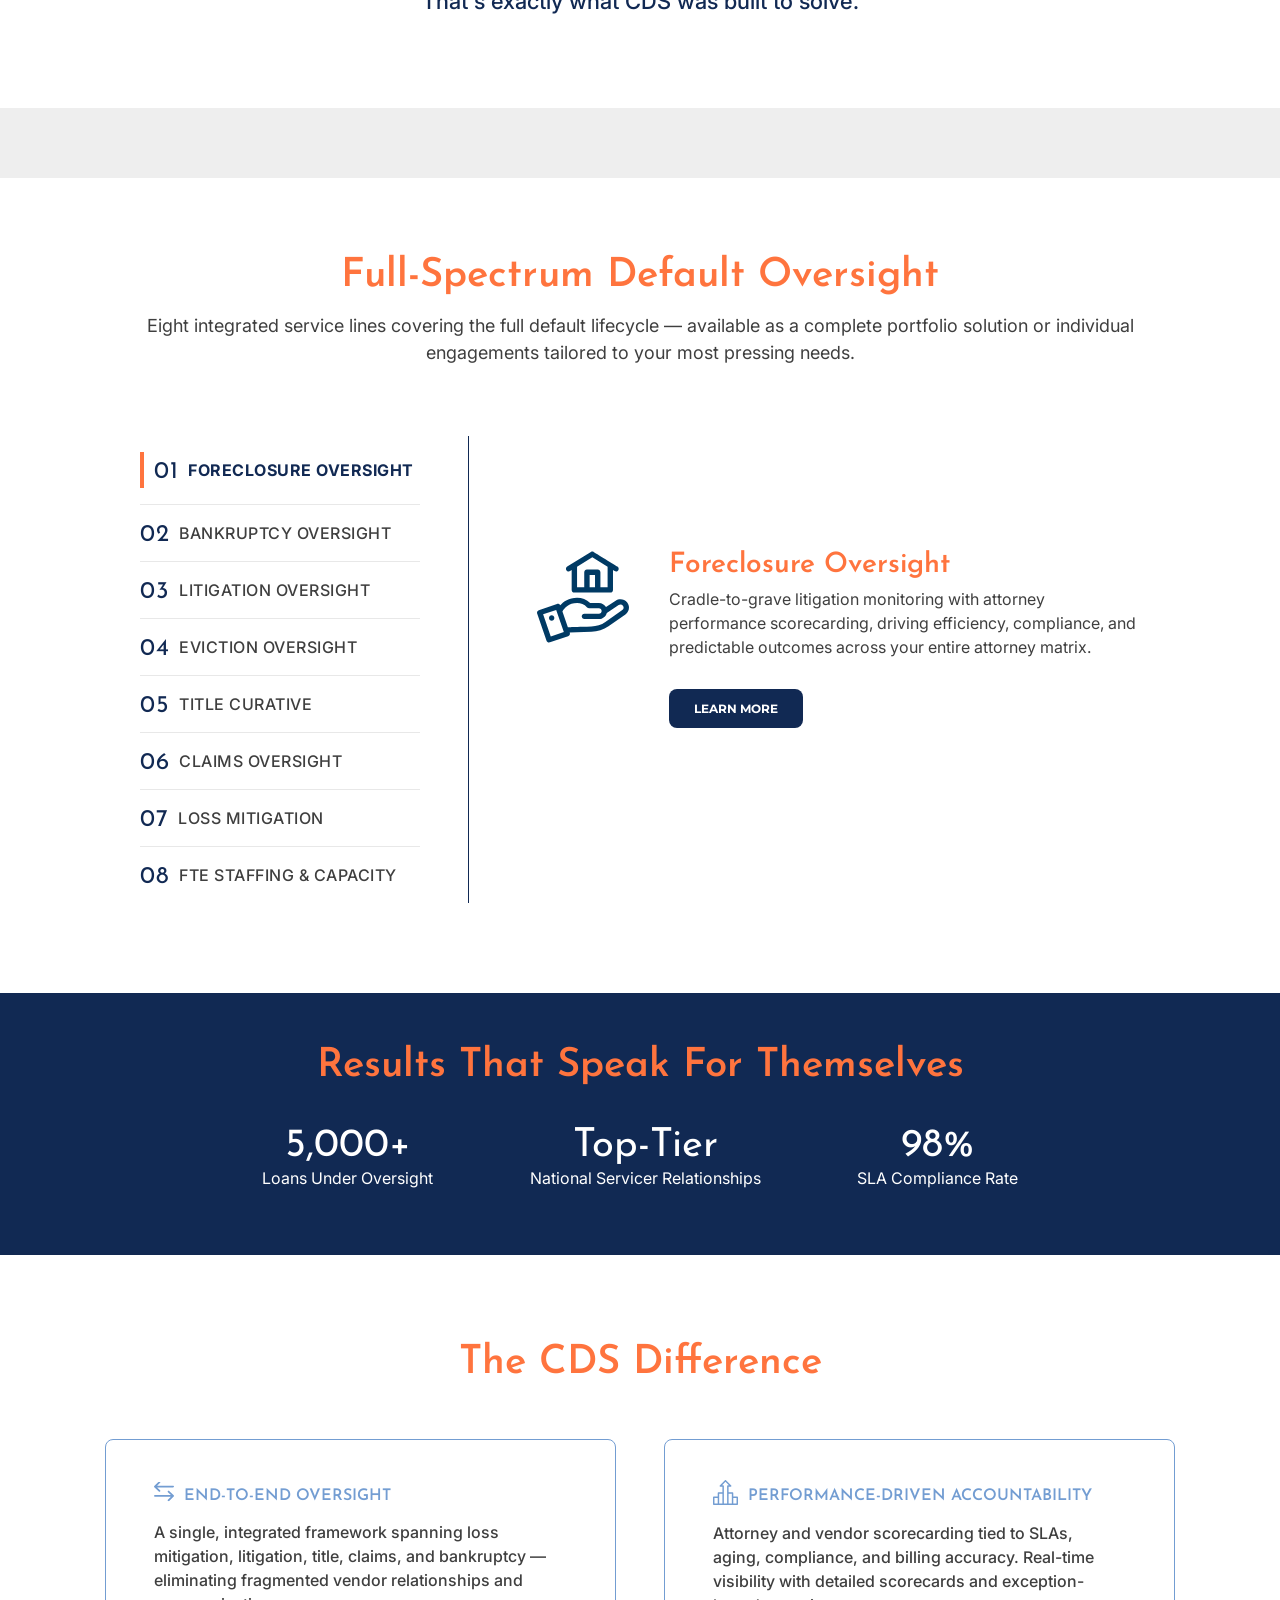
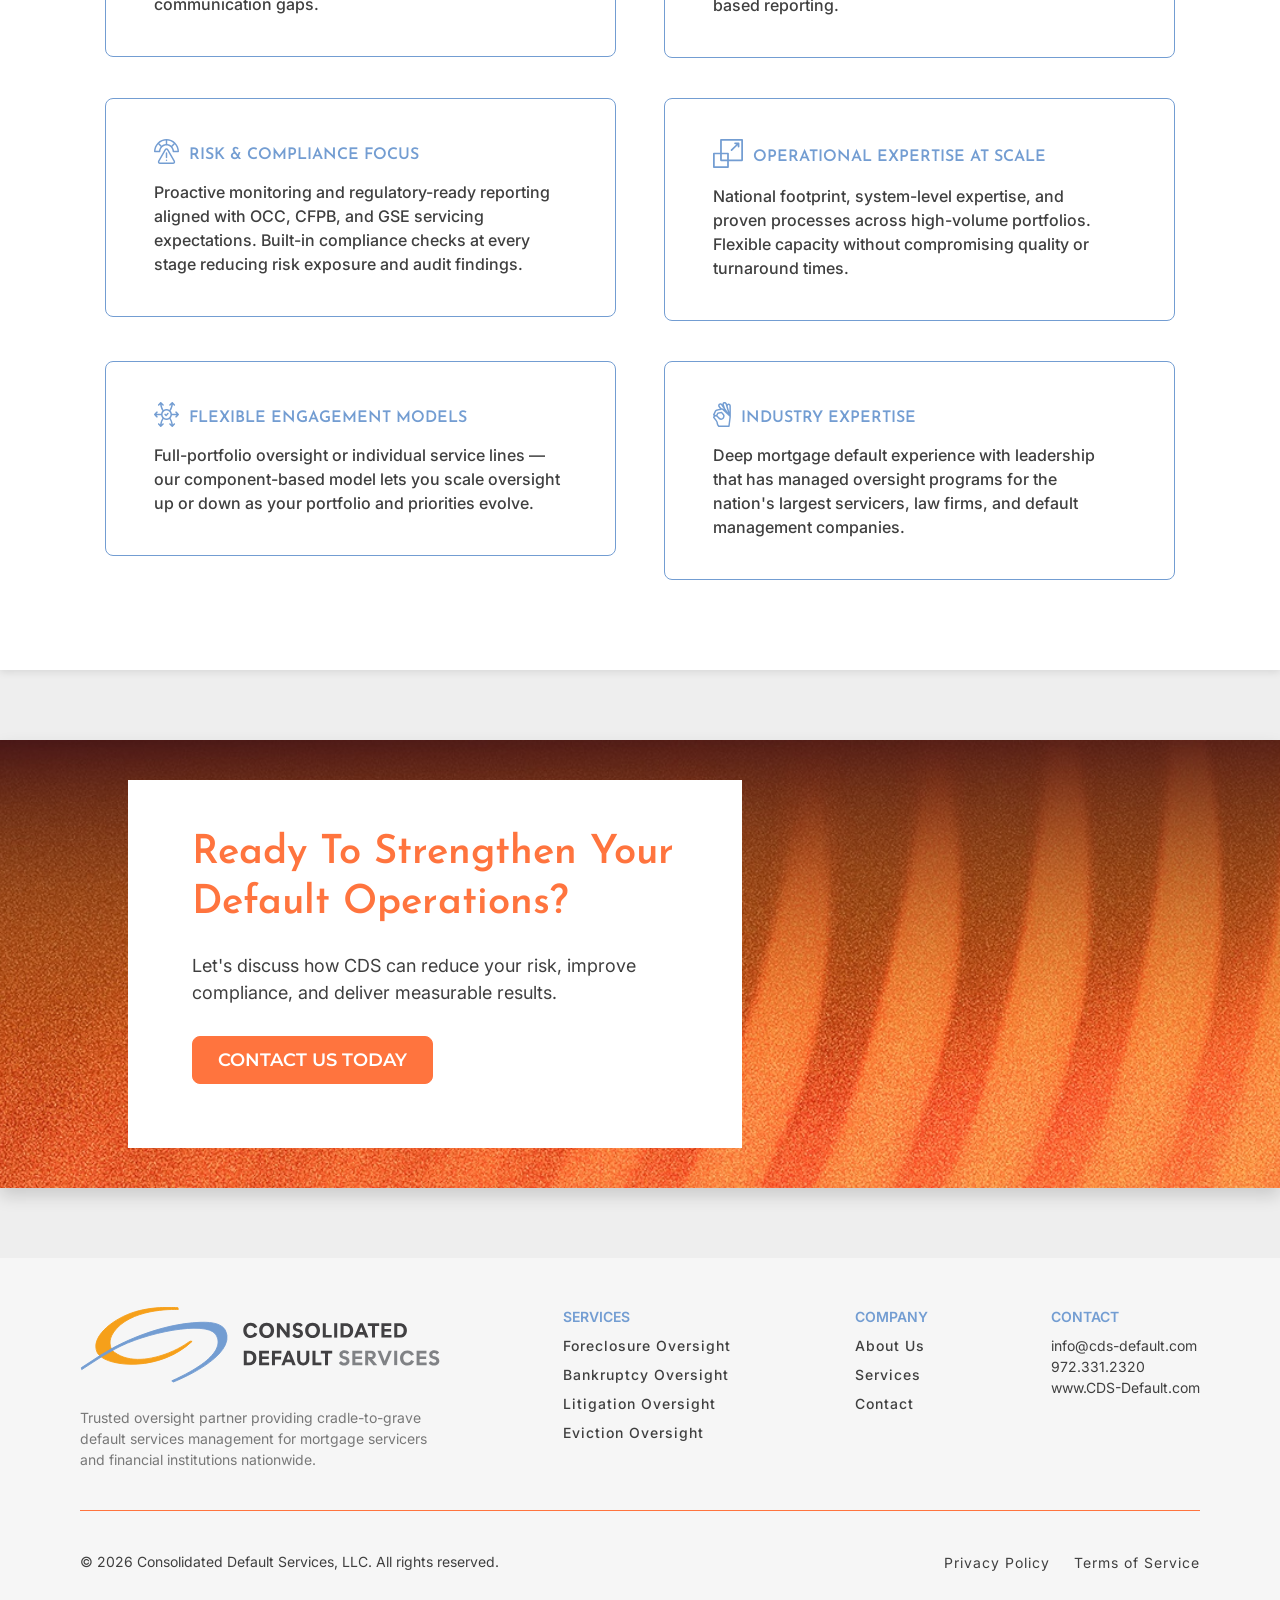
==== commit cd05a177: "Merge pull request #3 from shotgunmm/feat/rob-restyle-2026-10 Rob's Oct 2026 restyle: overrides.css," ====
--- a/index.html
+++ b/index.html
@@ -17,17 +17,18 @@
 		<link rel="stylesheet" href="https://cdn.jsdelivr.net/npm/bootstrap-icons@1.13.1/font/bootstrap-icons.min.css" />
 		<link rel="stylesheet" href="https://cdn.jsdelivr.net/npm/bootstrap@5.3.8/dist/css/bootstrap.min.css" integrity="sha384-sRIl4kxILFvY47J16cr9ZwB07vP4J8+LH7qKQnuqkuIAvNWLzeN8tE5YBujZqJLB" crossorigin="anonymous" />
 		<link rel="stylesheet" href="css/app.min.css" />
+		<link rel="stylesheet" href="css/overrides.css" />
 	</head>
 	<body class="page-home">
 		<header class="header" id="header">
 			<div class="container-fluid wide site_header d-flex align-items-start align-items-lg-center">
 				<div class="brand me-lg-5">
-					<a href="index.html" aria-label="Home"><img src="images/logo.svg" alt="" height="40" width="230" loading="lazy" /></a>
+					<a href="index.html" aria-label="Home"><img src="images/logo-thick.svg" alt="" height="64" width="300" loading="lazy" /></a>
 				</div>
 				<nav class="nav_site d-none d-lg-flex align-items-center" id="siteNav" aria-label="Navigation" role="navigation">
 					<a class="cta brand ms-lg-auto d-lg-none" href="contact.html">GET STARTED</a>
 					<ul class="nav">
-						<li><a class="active" href="/">Home</a></li>
+						<li><a class="active" href="index.html">Home</a></li>
 						<li><a href="about-us.html">About Us</a></li>
 						<li><a href="services.html">Services</a></li>
 						<li><a href="contact.html">Contact</a></li>
@@ -392,7 +393,7 @@
 				<div class="row justify-content-between">
 					<div class="col-lg-auto mb-5 mb-lg-4">
 						<div class="meta-footer">
-							<div class="logo mb-4"><img class="img-fluid" src="images/logo-footer.svg" alt="" loading="lazy" /></div>
+							<div class="logo mb-4"><img class="img-fluid" src="images/logo-thick.svg" alt="" loading="lazy" /></div>
 							<div class="meta">
 								<p>Trusted oversight partner providing cradle-to-grave default services management for mortgage servicers and financial institutions nationwide.</p>
 							</div>
--- a/css/overrides.css
+++ b/css/overrides.css
@@ -0,0 +1,224 @@
+/* CDS design overrides — Rob Sadler, Oct 2026. Loaded after app.min.css. */
+/*|||||||||||||||||||||||||||||||||||||||||||||||||||||||||*/
+/*||||||||||||||||||||||||||||||||||||||||||||||||||||||||||*/
+
+/* UNIVERSAL STYLES */
+
+
+
+/* GENERAL */
+
+.blue-drk {color:#112953;}
+body {background: #eeeeee;}
+p, h1, h2, h3 {letter-spacing: normal!important;}
+h3 {margin-bottom: 20px;line-height:1.4!important;}
+.cta {padding: 12px 25px!important;}
+.heading h2.text-uppercase {display: none;}
+
+
+/* NAV */
+
+.header {border:none!important;box-shadow: 0 2px 8px rgba(0, 0, 0, 0.10);background: white;padding: 10px 0;}
+ul.nav a {font-weight: 500;}
+.header .nav_site a, .header .nav_site .anchor {font-weight: 500;font-size: 15px!important;}
+.brand img {width: 300px;max-width: 100%;height: auto;}
+.nav_site {border-left: 1px solid #e0e0e0;height: 50px;padding-left: 50px;}
+.cta.brand {background-color: #112953;border: none!important;}
+
+
+/* CTA */
+
+.sec-my.hording {margin-top: 70px!important;margin-bottom: 70px!important;}
+.hording__wrap {padding: 3rem 4rem 4rem;max-width: 100%!important;min-height: 0;}
+.hording__container {padding: 40px 0!important;}
+.hording p {margin-bottom:30px!important;}
+
+@media (min-width: 992px) {
+    .hording__wrap {max-width: 60%!important;}
+}
+
+
+
+
+
+
+/*|||||||||||||||||||||||||||||||||||||||||||||||||||||||||*/
+/*||||||||||||||||||||||||||||||||||||||||||||||||||||||||||*/
+
+/* HOMEPAGE STYLES */
+
+
+
+/* HERO */
+
+.hero {z-index: 900;box-shadow: 0 1px 6px rgba(0, 0, 0, 0.15) !important;}
+.hero h2 {line-height: 1.1;}
+.hero__wrap {
+    background: #fff!important;
+    max-width: 850px!important;
+    padding: 5rem 4rem 5rem!important;
+    width: 100%!important;
+    margin-bottom: 60px!important;
+}
+@media (min-width: 768px) {
+    .hero h2 {font-size: 56px;}
+    .hero__wrap {padding: 60px 60px 60px 80px!important;}
+}
+.hero .logo {display: none!important;}
+
+@media (min-width: 768px) {
+    .hero--home .hero__wrap {max-width: 850px;min-height: 0px;}
+}
+
+
+/* INTRO */
+
+.cds-meta {background: white!important;border:none!important;box-shadow: 0 1px 6px rgba(0, 0, 0, 0.15)!important;z-index: 800!important;position: relative!important;}
+.cds-meta p {font-weight: 500!important;}
+.img-copy {background: #112953!important;}
+.cds-meta+.img-copy {border:none!important;}
+.cta-row {margin-top: 2.5em!important;}
+body.page-home .sec.img-copy {background-image: url(../images/cds-home-intro-bg.jpg) !important;background-repeat: no-repeat !important;background-size: 100% !important;background-position: left bottom !important;background-color: #ededed !important;}
+.sec.img-copy h2 {color:#112953!important;}
+.sec.img-copy .img-fluid {opacity: 0!important;}
+.page-home h2.h3 {margin-bottom: 20px;line-height:1.4!important;}
+
+
+/* CHALLENGES */
+
+.challenges {background: white;margin: 0!important;padding: 80px 50px 90px 50px;}
+.challenges h3 {color: #112953!important;}
+.challenges .note p {color:#112953!important;}
+
+@media (min-width: 992px) {
+    .challenges .bod-start+.bod-start {border-left: 1px solid #e0e0e0!important;}
+}
+
+
+/* WHAT WE DO */
+
+.what-we-do {margin-top: 70px!important;margin-bottom:0!important;padding-top: 70px!important;padding-bottom: 90px;background: white;}
+.what-we-do .img-bg {display: none!important;}
+.what-we-do .cta {background-color: #112953!important; border: none!important;}
+.services {margin-top: 70px !important;}
+.services .col-lg.ps-lg-5 {padding-bottom: 60px;align-content: center;}
+.service-text img {filter: invert(42%) sepia(93%) saturate(1352%) hue-rotate(177deg) brightness(41%) contrast(119%);}
+.what-we-do .services .service-name.active .inner .name {color: #112953;font-weight: 700!important;}
+.what-we-do .services .service-name .num {color: #112953!important;}
+.what-we-do .services .service-name.active .inner {border-left: 4px solid #ff743e;}
+.what-we-do .services .service-name+.service-name {border-top: 1px solid #e8e8e8!important;padding-top: 10px !important;padding-bottom: 10px !important;}
+.what-we-do .bod-end {border-right: 1px solid #112953!important;}
+#whatWeDo {margin-top:70px!important;}
+.service-text p {margin-bottom: 30px!important;}
+
+@media (min-width: 992px) {
+    .what-we-do .services .service-wrap .service-text .icon {margin-right: 40px !important;margin-left: 20px !important;}
+}
+
+
+/* WHY CDS */
+
+.why-cds {margin: 0!important;padding: 80px 25px 90px 25px!important;box-shadow: 0 2px 8px rgba(0, 0, 0, 0.10)!important;background:white!important;}  
+.why-cds .box {background: none!important;border: 1px solid #739dd2!important;border-radius: 8px!important;}
+.why-cds .p-4 {padding: 2.5rem 3rem !important;}
+.why-cds p {font-weight: 500!important;}
+
+
+/* CDS DIFFERENCE */
+
+.track-records {border: none!important;background: #112953!important;padding: 45px 0 65px 0!important;}
+.track-records h2 {color:white!important;}
+.track-records p {color:white!important;}
+
+
+
+
+
+
+
+
+/*||||||||||||||||||||||||||||||||||||||||||||||||||||||||| */
+/*|||||||||||||||||||||||||||||||||||||||||||||||||||||||||| */
+
+/* SERVICES PAGE STYLES */
+
+
+
+/* HERO */
+
+.hero__container {padding-top:40px!important;}
+.hero__note {padding-left: 8rem!important;background: #112953!important;}
+.hero__note .justify-content-center {justify-content: left !important;}
+.hero__note p {color: white!important;}
+.hero__note strong {color:#ff743e!important;}
+.hero__note .icon {display: none!important;}
+
+
+/* APPROACHES */
+
+.approaches {background-color: white!important;padding-top: 0!important;padding-bottom: 0!important;margin-top: 50px!important;margin-bottom: 0!important;}
+.approaches .col-md.ps-md-5 {padding-bottom: 30px;}
+.approaches .lifecycle-wrap h2 {display:none!important;}
+.approaches .wrap .approach-wrap {border-block: 1px solid #e0e0e0!important;}
+.approaches .wrap .approach-wrap .approach-row+.approach-row {border-top: 1px solid #e0e0e0!important;}
+.approaches h3 {font: 32px "Josefin Sans", sans-serif!important;color: #112953!important;font-weight: 600!important;}
+.ps-md-5 {padding-left: 5rem!important;}
+.approaches .lifecycle-wrap .column-text {display: none!important;}
+.approaches .lifecycle-wrap {padding: 8rem !important;background: #9c9c9c !important;}
+
+
+/* OUR HELP */
+
+.our-help {background-color: white!important;}
+.our-help .row-help-detail:nth-child(even) {background: white!important;}
+.our-help__head {background: #112953;padding-top: 30px !important;padding-bottom: 40px !important;box-shadow: 0 1px 6px rgba(0, 0, 0, 0) !important;}
+.our-help__content {padding-top: 40px!important;}
+.our-help .row-help-detail {border-bottom: 1px solid #e0e0e0;}
+.our-help__head h2  {color: white!important;font-weight: 600!important;font-size: 26px!important;}
+.our-help__list .select-help-option a {color: white!important;font: 400 15px "Inter", sans-serif!important;text-decoration: none!important;}
+.our-help__list .select-help-option .bar {color: #556787!important;font: 400 15px "Inter", sans-serif!important;margin: 0 5px!important;}
+
+
+
+
+
+
+
+
+/*||||||||||||||||||||||||||||||||||||||||||||||||||||||||| */
+/*|||||||||||||||||||||||||||||||||||||||||||||||||||||||||| */
+
+/* CONTACT PAGE STYLES */
+
+
+.sec.contact {background: white!important;}
+.contact h2 {color: #112953!important;}
+button.cta.orange.py-2.text-decoration-none.text-uppercase.d-inline-flex.align-items-center.rounded-3.px-3 {background-color: #112953!important;border:none!important;}
+body.page-contact .hero__wrap {margin-bottom:0!important;}
+body.page-contact .hero__container {padding-top: 40px!important;padding-bottom: 40px!important;}
+
+
+
+
+
+
+/*||||||||||||||||||||||||||||||||||||||||||||||||||||||||| */
+/*|||||||||||||||||||||||||||||||||||||||||||||||||||||||||| */
+
+/* ABOUT PAGE STYLES */
+
+
+.our-mission {background: #112953!important;padding-top: 80px;padding-bottom: 80px;}
+.our-mission h2 {color:white!important;}
+.our-mission p {color:white!important;}
+.our-mission .img-bg {display:none!important;}
+.approach {background-color: white !important;padding-top: 60px !important;padding-bottom: 80px !important;margin-top: 0 !important;margin-bottom: 0 !important;border: none !important;}
+.our-team {background: white!important;padding-bottom: 100px!important;}
+body.page-about-us .sec.img-copy {background: #ffffff !important;padding: 70px 0 90px 0;}
+body.page-about-us .hero__wrap {margin-bottom:0!important;}
+body.page-about-us .hero__container {padding-top: 40px!important;padding-bottom: 40px!important;}
+body.page-about-us .img-copy .col-md-3.col-lg-auto.d-none.d-md-block {display: none!important;}
+
+/* TEAM PHOTOS */
+
+.our-team .member .pic img {width: 100%;height: 100%;object-fit: cover;display: block;}
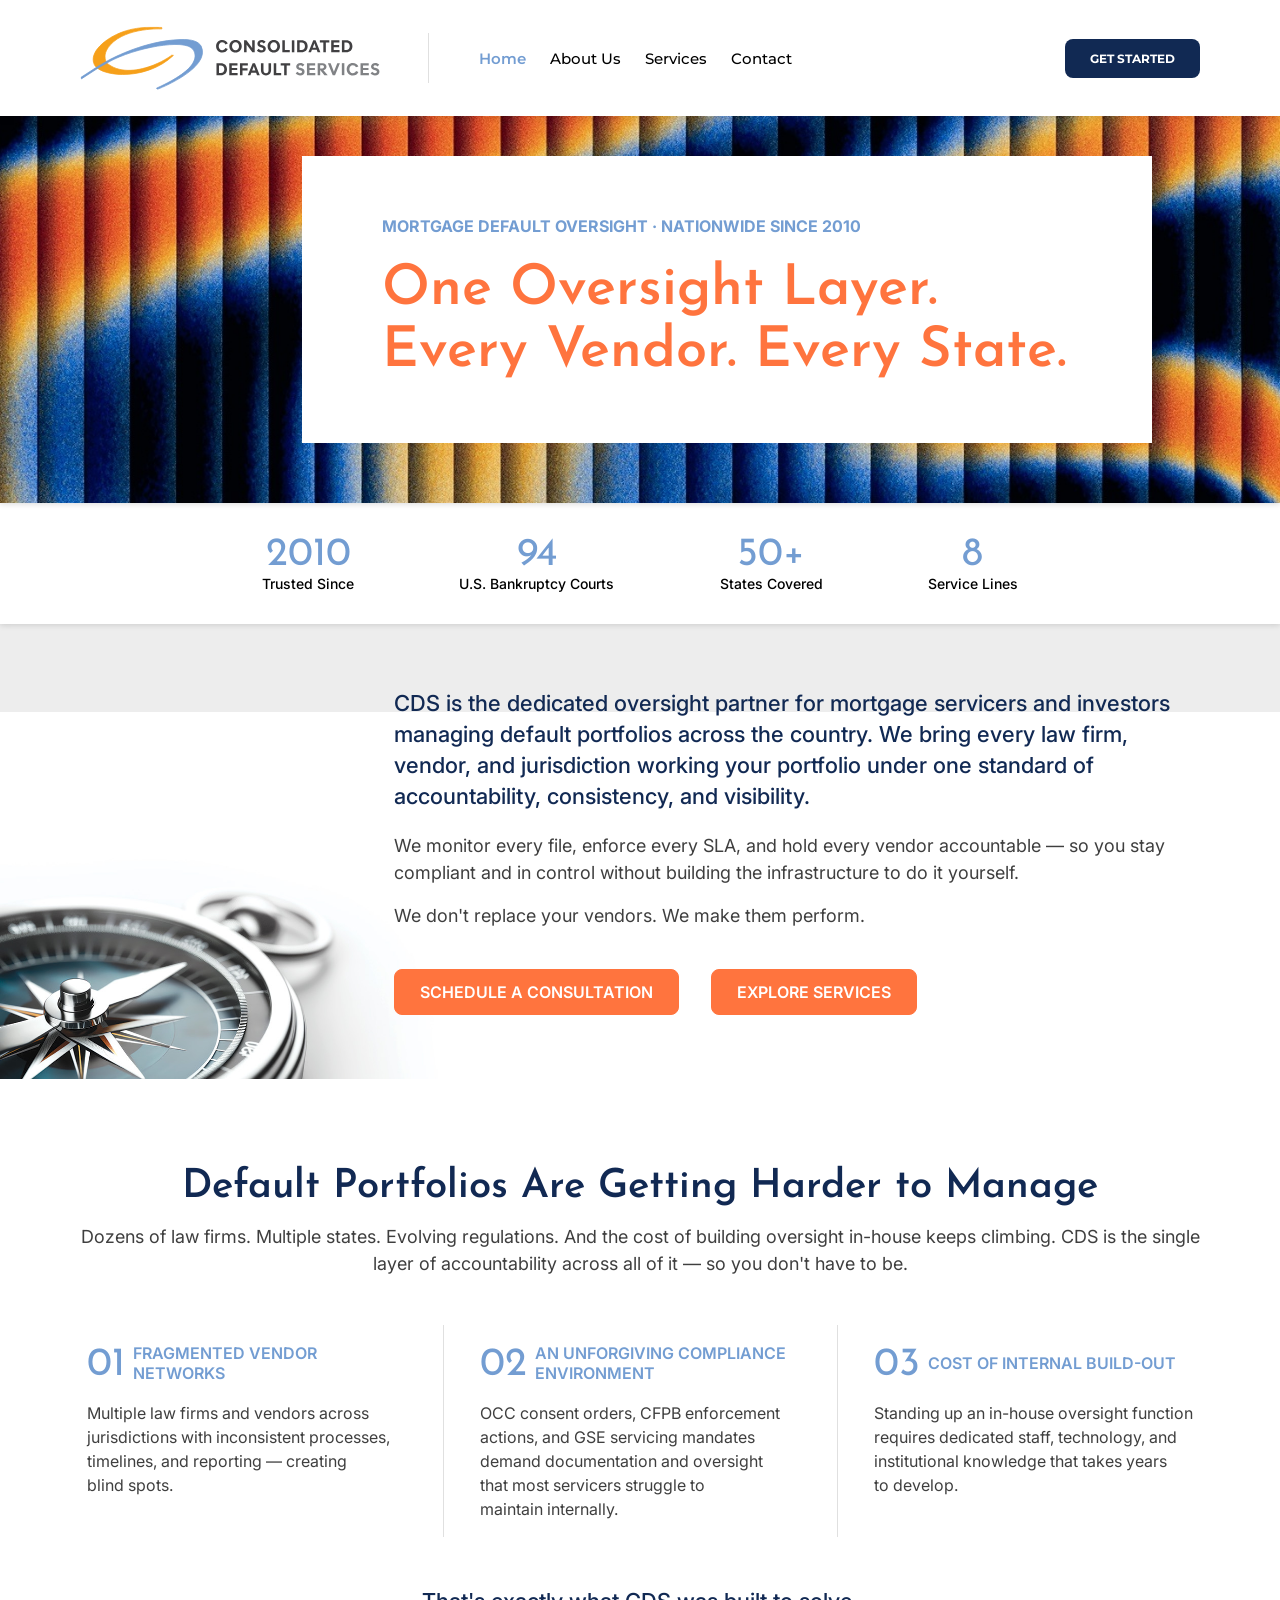
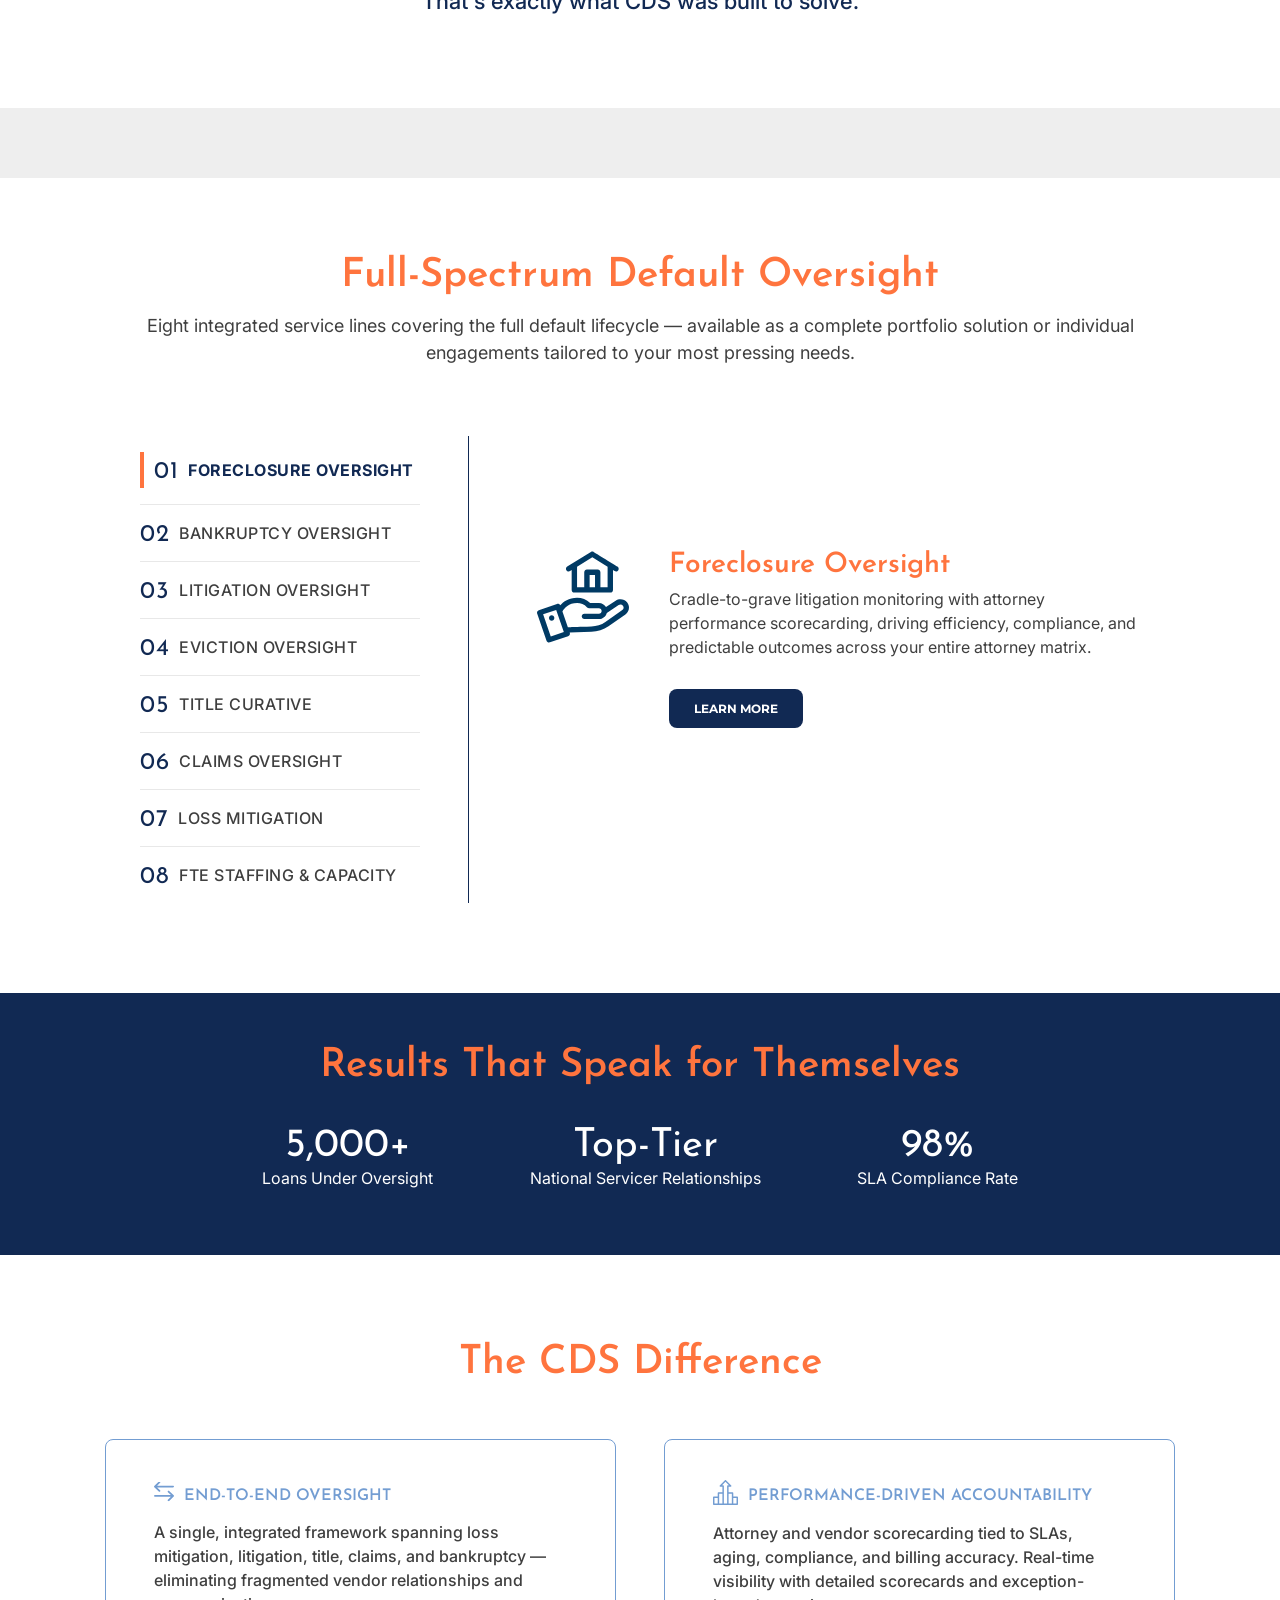
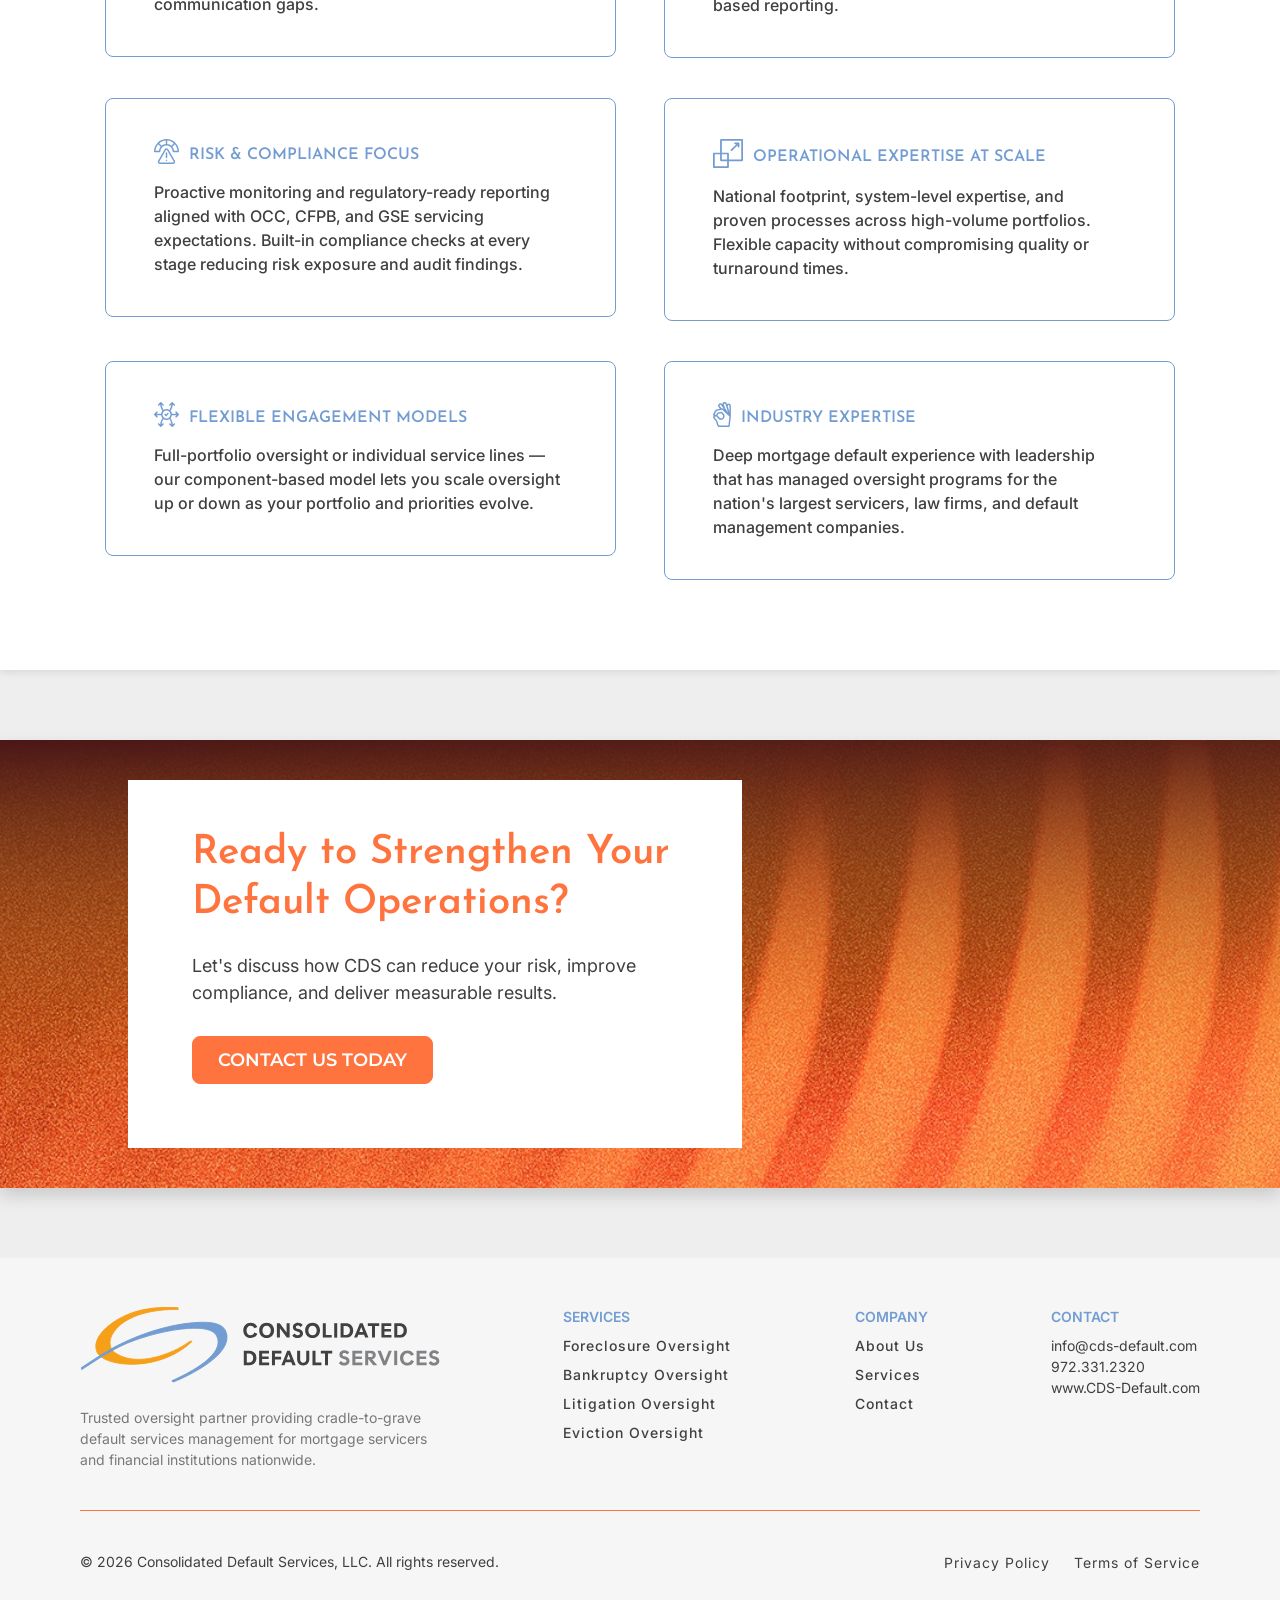
==== commit 12247567: "fix: sync staging heading capitalization into frontend Staging had direct edits lowercasing small wo" ====
--- a/index.html
+++ b/index.html
@@ -295,7 +295,7 @@
 				<div class="container" style="max-width: 780px">
 					<div class="heading text-center">
 						<h2 class="text-uppercase">proven track record</h2>
-						<h3 class="h2">Results That Speak For Themselves</h3>
+						<h3 class="h2">Results That Speak for Themselves</h3>
 					</div>
 					<div class="row text-center justify-content-between">
 						<div class="col-md-auto mt-4">
@@ -381,7 +381,7 @@
 				<div class="hording__bg-img"><img class="w-100" src="images/hording-home.jpg" alt="" loading="lazy" /></div>
 				<div class="hording__container">
 					<div class="hording__wrap">
-						<h2 class="mb-4">Ready To Strengthen Your Default Operations?</h2>
+						<h2 class="mb-4">Ready to Strengthen Your Default Operations?</h2>
 						<p>Let's discuss how CDS can reduce your risk, improve compliance, and deliver measurable results.</p>
 						<a class="cta orange" href="contact.html">CONTACT US TODAY</a>
 					</div>
